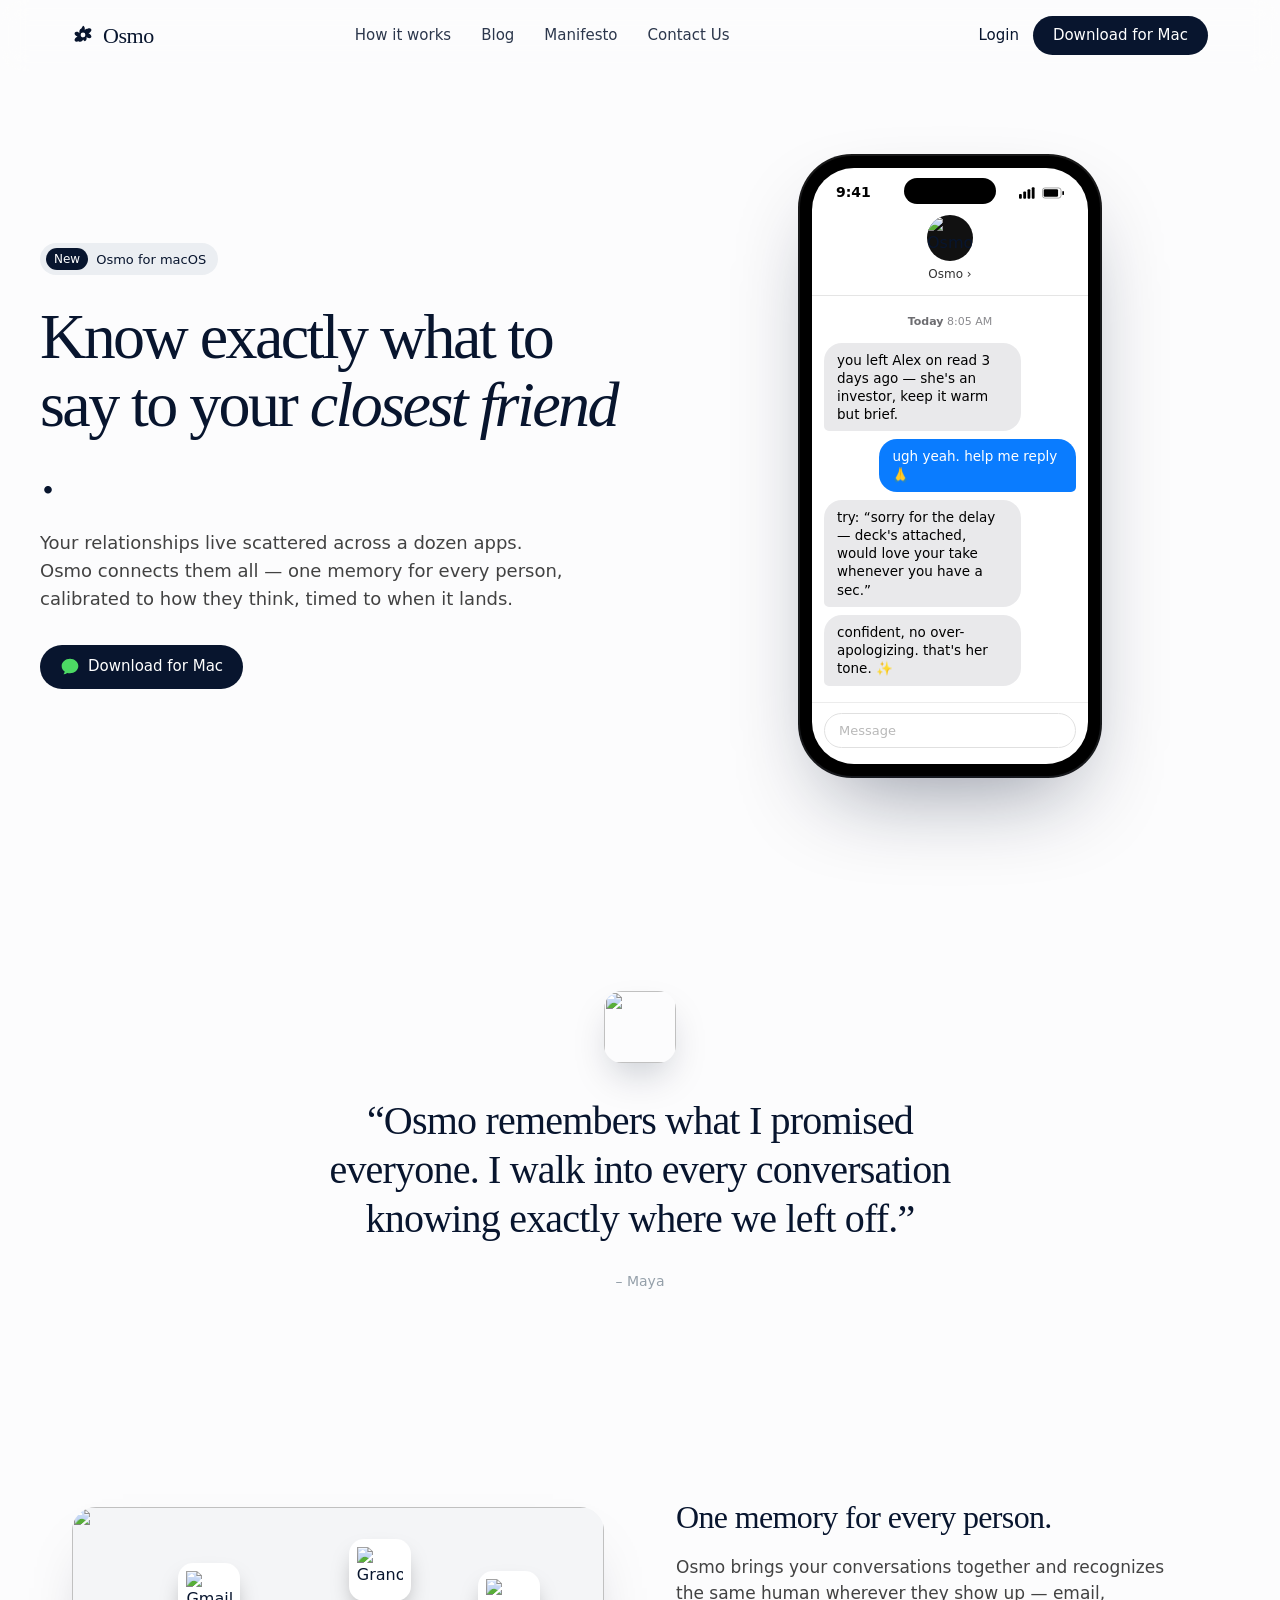
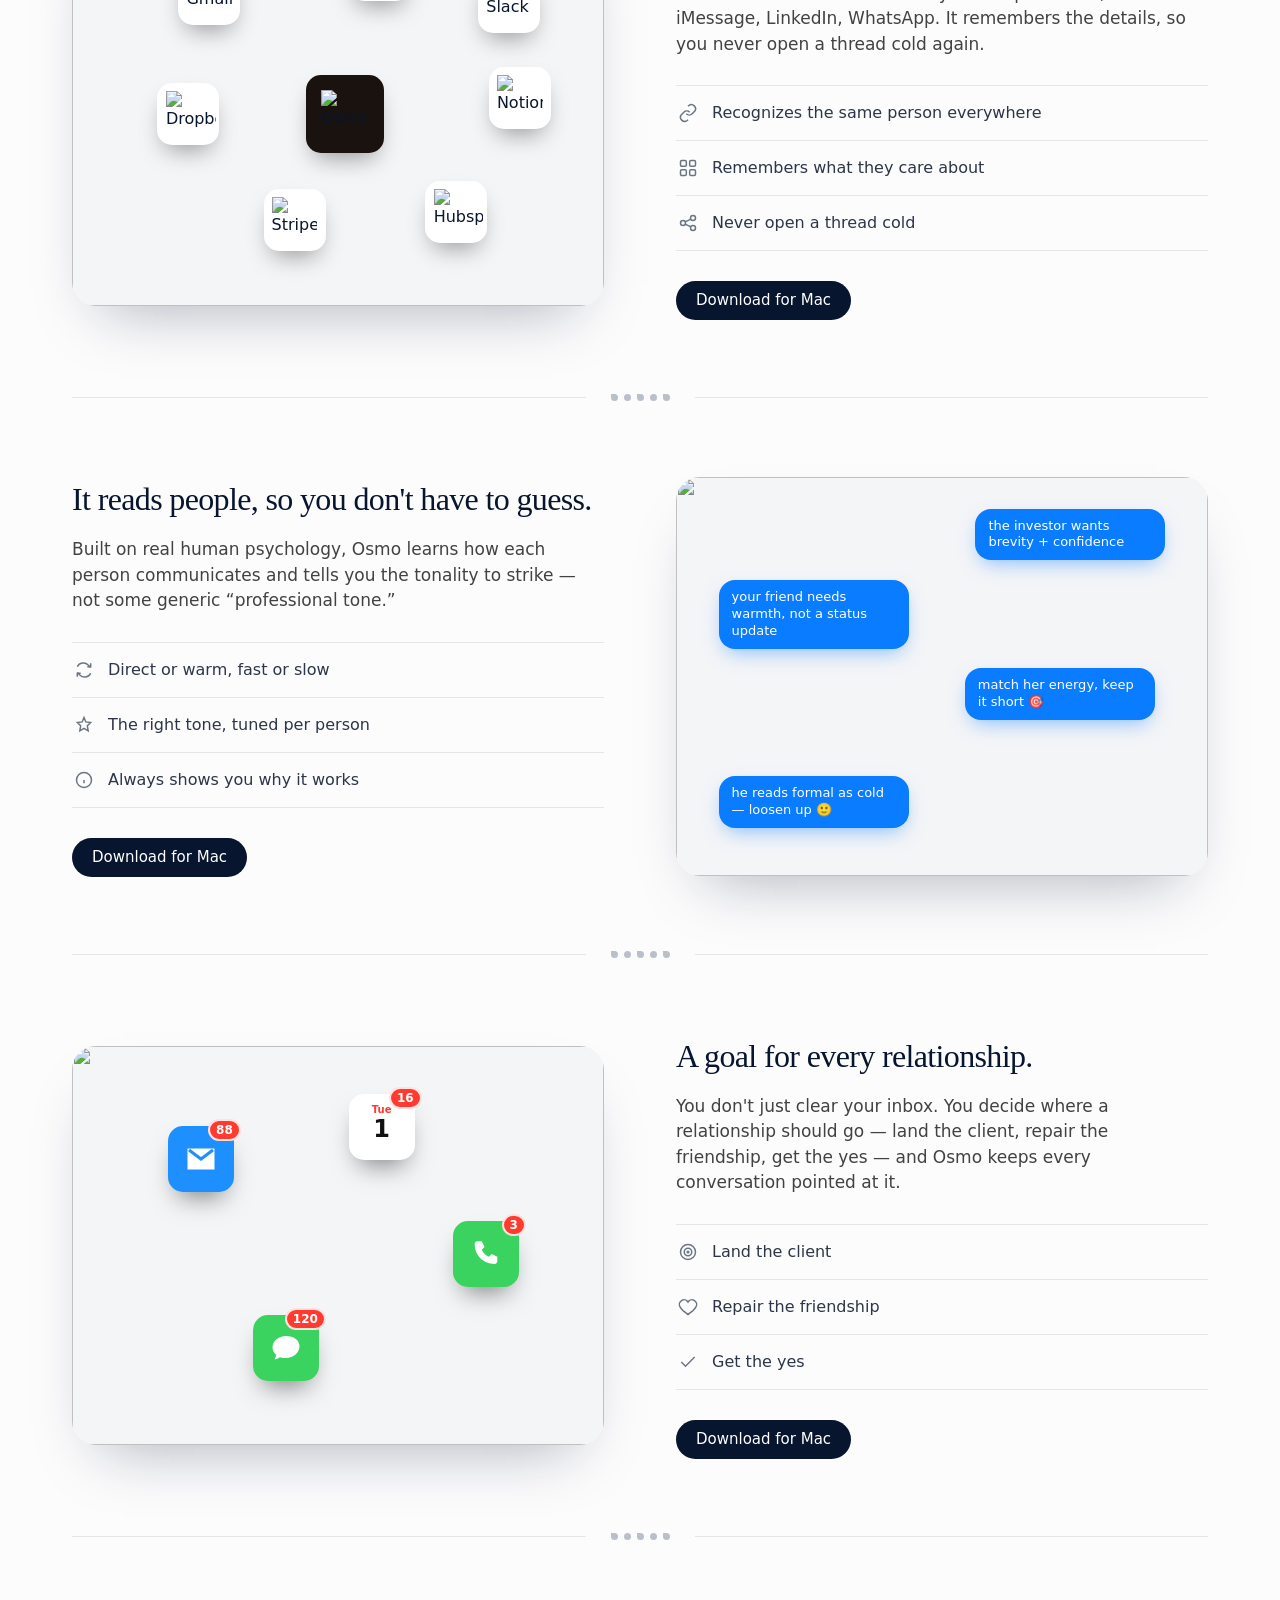
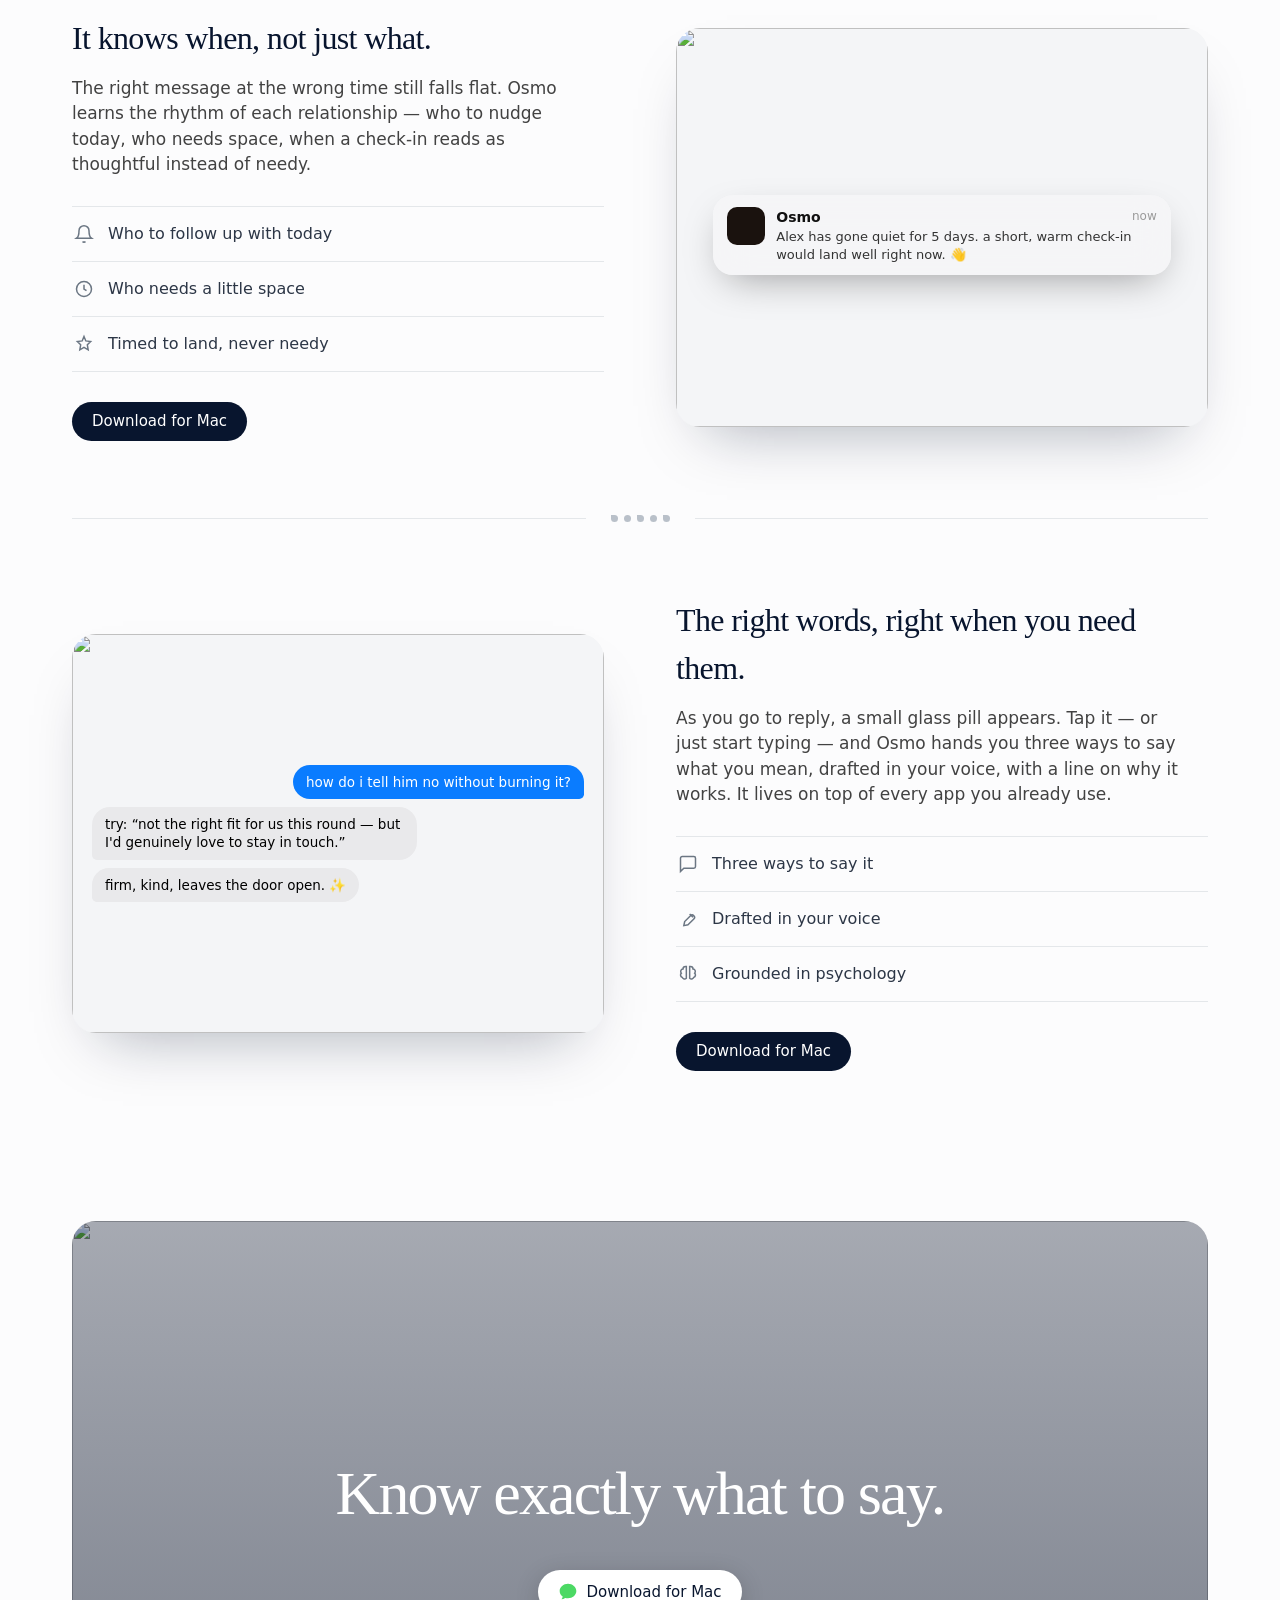
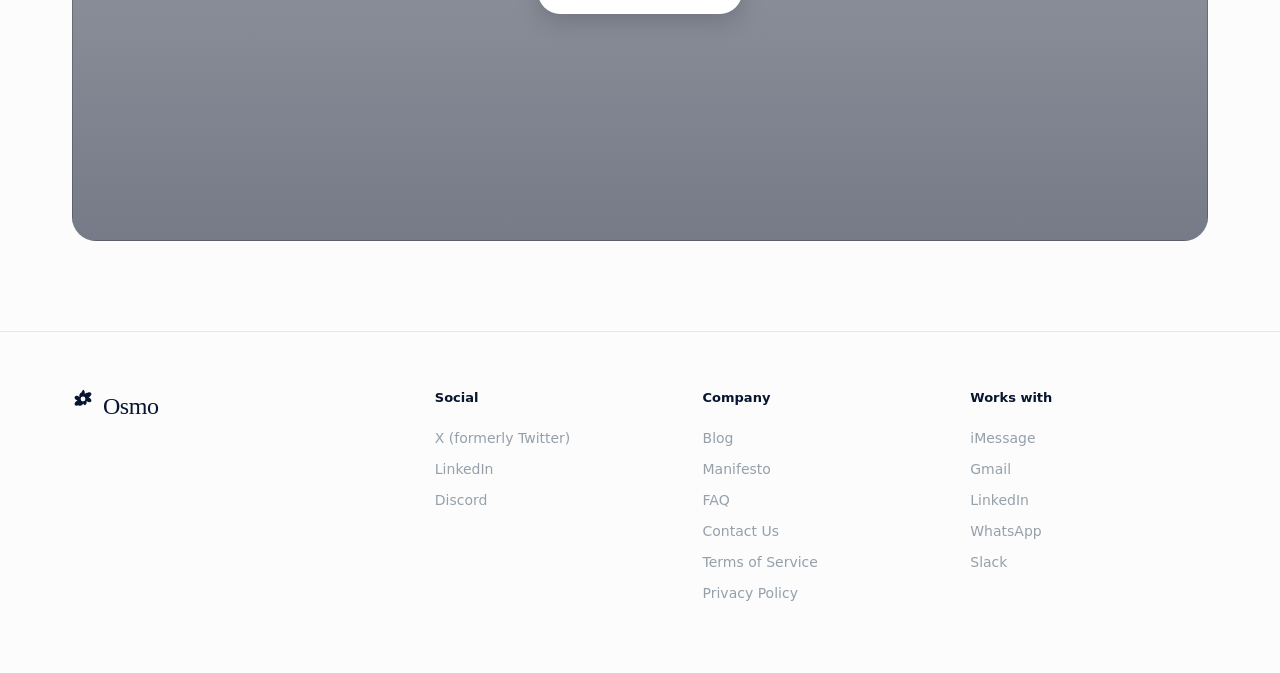
==== index.html @ 96e0aba0 "Osmo landing page Static HTML/CSS/JS marketing site for Osmo — relationship memory, tone calibration" ====
<!doctype html>
<html lang="en">
<head>
  <meta charset="utf-8" />
  <meta name="viewport" content="width=device-width, initial-scale=1" />
  <title>Osmo — know exactly what to say</title>
  <link rel="stylesheet" href="styles.css" />
</head>
<body>

  <!-- ==================== HEADER ==================== -->
  <header class="site-header">
    <div class="wrap header-inner">
      <a class="brand" href="/" aria-label="Osmo home">
        <svg viewBox="0 0 24 24" fill="none" aria-hidden="true">
          <path fill="#08152e" d="M12 2c1.1 0 2 1.5 2 3.4 0 .5-.06 1-.17 1.4A3.7 3.7 0 0 1 17 5.3c1.6-.9 3.4-.6 4 .5.55 1-.2 2.6-1.7 3.7-.4.3-.85.5-1.3.66.45.16.9.36 1.3.66 1.5 1.1 2.25 2.7 1.7 3.7-.6 1.1-2.4 1.4-4 .5a3.7 3.7 0 0 1-1.17-1.1c.11.4.17.9.17 1.4 0 1.9-.9 3.4-2 3.4s-2-1.5-2-3.4c0-.5.06-1 .17-1.4A3.7 3.7 0 0 1 7 18.7c-1.6.9-3.4.6-4-.5-.55-1 .2-2.6 1.7-3.7.4-.3.85-.5 1.3-.66A5 5 0 0 1 4.7 13.2C3.2 12.1 2.45 10.5 3 9.5c.6-1.1 2.4-1.4 4-.5.47.27.86.65 1.17 1.1A5 5 0 0 1 8 8.7C8 6.8 8.9 5.3 10 5.3M12 9.4a2.6 2.6 0 1 0 0 5.2 2.6 2.6 0 0 0 0-5.2Z"/>
        </svg>
        <span>Osmo</span>
      </a>
      <nav class="main-nav">
        <a href="#features">How it works</a>
        <a href="/blog">Blog</a>
        <a href="/manifesto">Manifesto</a>
        <a href="mailto:hello@osmo.ai">Contact Us</a>
      </nav>
      <div class="header-cta">
        <a class="btn btn--ghost" href="#">Login</a>
        <a class="btn btn--dark" href="#">Download for Mac</a>
      </div>
    </div>
  </header>

  <main>
    <!-- ==================== HERO ==================== -->
    <section class="hero">
      <div class="wrap hero-grid">
        <div class="hero-copy">
          <a class="badge" href="#">
            <span class="tag">New</span>
            <span>Osmo for macOS</span>
          </a>
          <h1 class="hero-title">
            Know exactly what to say to your
            <span class="rotator-wrap"><span class="rotator" id="rotator">closest friend</span></span>.
          </h1>
          <p class="hero-sub">Your relationships live scattered across a dozen apps. Osmo connects them all — one memory for every person, calibrated to how they think, timed to when it lands.</p>
          <a class="btn btn--dark" href="#">
            <svg class="imsg-ico" viewBox="0 0 24 24" fill="#4cd964" aria-hidden="true"><path d="M12 2C6.5 2 2 5.9 2 10.7c0 2.7 1.4 5.1 3.6 6.7-.1 1.2-.6 2.4-1.4 3.4 1.6-.2 3.1-.8 4.4-1.7 1.1.3 2.2.5 3.4.5 5.5 0 10-3.9 10-8.7S17.5 2 12 2Z"/></svg>
            Download for Mac
          </a>
        </div>

        <!-- iPhone mockup -->
        <div class="phone-stage">
          <div class="phone">
            <div class="phone-screen">
              <div class="notch"></div>
              <div class="ios-status">
                <span>9:41</span>
                <span class="icons">
                  <svg width="17" height="12" viewBox="0 0 18 12" fill="#000"><rect x="0" y="7" width="3" height="5" rx="1"/><rect x="4.5" y="4.5" width="3" height="7.5" rx="1"/><rect x="9" y="2" width="3" height="10" rx="1"/><rect x="13.5" y="0" width="3" height="12" rx="1"/></svg>
                  <svg width="22" height="12" viewBox="0 0 26 13" fill="#000"><rect x="0.5" y="0.5" width="22" height="12" rx="3" fill="none" stroke="#000" opacity=".4"/><rect x="2" y="2" width="17" height="9" rx="1.5"/><rect x="24" y="4" width="2" height="5" rx="1"/></svg>
                </span>
              </div>
              <div class="chat-header">
                <img class="avatar" src="https://orchid.ai/branded/orchid-icon-3d.png" alt="Osmo" />
                <span class="name">Osmo ›</span>
              </div>
              <div class="chat-body">
                <div class="chat-time"><b>Today</b> 8:05 AM</div>
                <div class="bubble recv">you left Alex on read 3 days ago — she's an investor, keep it warm but brief.</div>
                <div class="bubble sent">ugh yeah. help me reply 🙏</div>
                <div class="bubble recv">try: “sorry for the delay — deck's attached, would love your take whenever you have a sec.”</div>
                <div class="bubble recv">confident, no over-apologizing. that's her tone. ✨</div>
              </div>
              <div class="chat-input">
                <span class="field">Message</span>
              </div>
            </div>
          </div>
        </div>
      </div>
    </section>

    <!-- ==================== TESTIMONIAL ==================== -->
    <section class="testimonial reveal" aria-label="What people say about Osmo">
      <div class="wrap">
        <img class="t-avatar fade-swap" id="t-avatar" src="https://orchid.ai/branded/orchid-icon-3d.png" alt="" />
        <blockquote class="fade-swap" id="t-quote">“Osmo remembers what I promised everyone. I walk into every conversation knowing exactly where we left off.”</blockquote>
        <cite class="fade-swap" id="t-author">– Maya</cite>
      </div>
    </section>

    <!-- ==================== FEATURE STACK ==================== -->
    <section class="features" id="features" aria-label="What Osmo does for you">
      <div class="wrap">

        <!-- Feature 1: One memory for every person -->
        <article class="feature reverse reveal">
          <div class="feature-copy">
            <h3>One memory for every person.</h3>
            <p class="lead">Osmo brings your conversations together and recognizes the same human wherever they show up — email, iMessage, LinkedIn, WhatsApp. It remembers the details, so you never open a thread cold again.</p>
            <div class="feature-list">
              <div class="row"><svg viewBox="0 0 24 24" fill="none" stroke="currentColor" stroke-width="1.8"><path d="M10 13a5 5 0 0 0 7 0l3-3a5 5 0 0 0-7-7l-1 1"/><path d="M14 11a5 5 0 0 0-7 0l-3 3a5 5 0 0 0 7 7l1-1"/></svg>Recognizes the same person everywhere</div>
              <div class="row"><svg viewBox="0 0 24 24" fill="none" stroke="currentColor" stroke-width="1.8"><rect x="3" y="3" width="7" height="7" rx="1.5"/><rect x="14" y="3" width="7" height="7" rx="1.5"/><rect x="3" y="14" width="7" height="7" rx="1.5"/><rect x="14" y="14" width="7" height="7" rx="1.5"/></svg>Remembers what they care about</div>
              <div class="row"><svg viewBox="0 0 24 24" fill="none" stroke="currentColor" stroke-width="1.8"><circle cx="6" cy="12" r="3"/><circle cx="18" cy="6" r="3"/><circle cx="18" cy="18" r="3"/><path d="M8.6 10.6 15.4 7.4M8.6 13.4l6.8 3.2"/></svg>Never open a thread cold</div>
            </div>
            <a class="btn btn--dark" href="#">Download for Mac</a>
          </div>
          <div class="feature-media">
            <div class="media-card">
              <img class="bg" src="https://orchid.ai/branded/aruba.webp" alt="" />
              <div class="app-ico" style="top:14%; left:20%;"><img src="https://orchid.ai/logos/providers/google-calendar.png" alt="Gmail"></div>
              <div class="app-ico" style="top:8%; left:52%;"><img src="https://orchid.ai/logos/providers/granola.png" alt="Granola"></div>
              <div class="app-ico" style="top:16%; right:12%;"><img src="https://orchid.ai/logos/providers/slack.png" alt="Slack"></div>
              <div class="app-ico center" style="top:42%; left:44%;"><img src="https://orchid.ai/branded/orchid-icon-3d.png" alt="Osmo"></div>
              <div class="app-ico" style="top:44%; left:16%;"><img src="https://orchid.ai/logos/providers/dropbox.png" alt="Dropbox"></div>
              <div class="app-ico" style="top:40%; right:10%;"><img src="https://orchid.ai/logos/providers/notion.png" alt="Notion"></div>
              <div class="app-ico" style="bottom:14%; left:36%;"><img src="https://orchid.ai/logos/providers/stripe.png" alt="Stripe"></div>
              <div class="app-ico" style="bottom:16%; right:22%;"><img src="https://orchid.ai/logos/providers/hubspot.png" alt="Hubspot"></div>
            </div>
          </div>
        </article>

        <div class="sep reveal"><span class="dots"><i></i><i></i><i></i><i></i><i></i></span></div>

        <!-- Feature 2: It reads people -->
        <article class="feature reveal">
          <div class="feature-copy">
            <h3>It reads people, so you don't have to guess.</h3>
            <p class="lead">Built on real human psychology, Osmo learns how each person communicates and tells you the tonality to strike — not some generic “professional tone.”</p>
            <div class="feature-list">
              <div class="row"><svg viewBox="0 0 24 24" fill="none" stroke="currentColor" stroke-width="1.8"><path d="M4 8a8 8 0 0 1 13-2l3 3M20 16a8 8 0 0 1-13 2l-3-3"/><path d="M20 4v4h-4M4 20v-4h4"/></svg>Direct or warm, fast or slow</div>
              <div class="row"><svg viewBox="0 0 24 24" fill="none" stroke="currentColor" stroke-width="1.8"><path d="m12 3 2.2 5.3L20 9l-4 4 1 6-5-3-5 3 1-6-4-4 5.8-.7z"/></svg>The right tone, tuned per person</div>
              <div class="row"><svg viewBox="0 0 24 24" fill="none" stroke="currentColor" stroke-width="1.8"><circle cx="12" cy="12" r="9"/><path d="M12 16v-4M12 8h.01"/></svg>Always shows you why it works</div>
            </div>
            <a class="btn btn--dark" href="#">Download for Mac</a>
          </div>
          <div class="feature-media">
            <div class="media-card">
              <img class="bg" src="https://orchid.ai/branded/aruba_party.webp" alt="" />
              <div class="habit-bubble" style="top:8%; right:8%;">the investor wants brevity + confidence</div>
              <div class="habit-bubble" style="top:26%; left:8%;">your friend needs warmth, not a status update</div>
              <div class="habit-bubble" style="top:48%; right:10%;">match her energy, keep it short 🎯</div>
              <div class="habit-bubble" style="bottom:12%; left:8%;">he reads formal as cold — loosen up 🙂</div>
            </div>
          </div>
        </article>

        <div class="sep reveal"><span class="dots"><i></i><i></i><i></i><i></i><i></i></span></div>

        <!-- Feature 3: A goal for every relationship -->
        <article class="feature reverse reveal">
          <div class="feature-copy">
            <h3>A goal for every relationship.</h3>
            <p class="lead">You don't just clear your inbox. You decide where a relationship should go — land the client, repair the friendship, get the yes — and Osmo keeps every conversation pointed at it.</p>
            <div class="feature-list">
              <div class="row"><svg viewBox="0 0 24 24" fill="none" stroke="currentColor" stroke-width="1.8"><circle cx="12" cy="12" r="9"/><circle cx="12" cy="12" r="4.5"/><circle cx="12" cy="12" r="1"/></svg>Land the client</div>
              <div class="row"><svg viewBox="0 0 24 24" fill="none" stroke="currentColor" stroke-width="1.8"><path d="M12 21s-7-4.5-9.5-9A5 5 0 0 1 12 6a5 5 0 0 1 9.5 6c-2.5 4.5-9.5 9-9.5 9z"/></svg>Repair the friendship</div>
              <div class="row"><svg viewBox="0 0 24 24" fill="none" stroke="currentColor" stroke-width="1.8"><path d="M20 6 9 17l-5-5"/></svg>Get the yes</div>
            </div>
            <a class="btn btn--dark" href="#">Download for Mac</a>
          </div>
          <div class="feature-media">
            <div class="media-card">
              <img class="bg" src="https://orchid.ai/branded/aruba.webp" alt="" />
              <div class="notif-ico" style="top:20%; left:18%; background:#1e8fff;"><span class="count">88</span><svg viewBox="0 0 24 24" fill="#fff" style="padding:15px"><path d="M3 5h18v14H3z" fill="#fff"/><path d="m4 6 8 6 8-6" fill="none" stroke="#1e8fff" stroke-width="2"/></svg></div>
              <div class="notif-ico" style="top:12%; left:52%; background:#fff;"><span class="count">16</span><div style="font-size:10px;text-align:center;padding-top:8px;color:#ff3b30;font-weight:600">Tue<div style="font-size:24px;color:#111;line-height:1">1</div></div></div>
              <div class="notif-ico" style="top:44%; right:16%; background:#3ad35f;"><span class="count">3</span><svg viewBox="0 0 24 24" fill="#fff" style="padding:16px"><path d="M6 3a2 2 0 0 0-2 2c0 8 6 14 14 14a2 2 0 0 0 2-2v-3l-4-2-2 2a10 10 0 0 1-5-5l2-2-2-4z"/></svg></div>
              <div class="notif-ico" style="bottom:16%; left:34%; background:#3ad35f;"><span class="count">120</span><svg viewBox="0 0 24 24" fill="#fff" style="padding:15px"><path d="M12 4C7 4 3 7.4 3 11.5c0 2 1 3.9 2.6 5.2-.2.9-.6 1.9-1.3 2.8 1.3-.1 2.6-.6 3.6-1.4 1.2.4 2.6.6 4.1.6 5 0 9-3.4 9-7.8S17 4 12 4z"/></svg></div>
            </div>
          </div>
        </article>

        <div class="sep reveal"><span class="dots"><i></i><i></i><i></i><i></i><i></i></span></div>

        <!-- Feature 4: It knows when, not just what -->
        <article class="feature reveal">
          <div class="feature-copy">
            <h3>It knows when, not just what.</h3>
            <p class="lead">The right message at the wrong time still falls flat. Osmo learns the rhythm of each relationship — who to nudge today, who needs space, when a check-in reads as thoughtful instead of needy.</p>
            <div class="feature-list">
              <div class="row"><svg viewBox="0 0 24 24" fill="none" stroke="currentColor" stroke-width="1.8"><path d="M18 8a6 6 0 0 0-12 0c0 7-3 9-3 9h18s-3-2-3-9M13.7 21a2 2 0 0 1-3.4 0"/></svg>Who to follow up with today</div>
              <div class="row"><svg viewBox="0 0 24 24" fill="none" stroke="currentColor" stroke-width="1.8"><circle cx="12" cy="12" r="9"/><path d="M12 7v5l3 2"/></svg>Who needs a little space</div>
              <div class="row"><svg viewBox="0 0 24 24" fill="none" stroke="currentColor" stroke-width="1.8"><path d="m12 3 2.2 5.3L20 9l-4 4 1 6-5-3-5 3 1-6-4-4 5.8-.7z"/></svg>Timed to land, never needy</div>
            </div>
            <a class="btn btn--dark" href="#">Download for Mac</a>
          </div>
          <div class="feature-media">
            <div class="media-card">
              <img class="bg" src="https://orchid.ai/branded/aruba_party.webp" alt="" />
              <div class="notif-banner">
                <div class="n-ico"><img src="https://orchid.ai/branded/orchid-icon-3d.png" alt=""></div>
                <div>
                  <div class="n-title">Osmo</div>
                  <div class="n-body">Alex has gone quiet for 5 days. a short, warm check-in would land well right now. 👋</div>
                </div>
                <span class="n-now">now</span>
              </div>
            </div>
          </div>
        </article>

        <div class="sep reveal"><span class="dots"><i></i><i></i><i></i><i></i><i></i></span></div>

        <!-- Feature 5: The right words, right when you need them -->
        <article class="feature reverse reveal">
          <div class="feature-copy">
            <h3>The right words, right when you need them.</h3>
            <p class="lead">As you go to reply, a small glass pill appears. Tap it — or just start typing — and Osmo hands you three ways to say what you mean, drafted in your voice, with a line on why it works. It lives on top of every app you already use.</p>
            <div class="feature-list">
              <div class="row"><svg viewBox="0 0 24 24" fill="none" stroke="currentColor" stroke-width="1.8"><path d="M21 15a2 2 0 0 1-2 2H7l-4 4V5a2 2 0 0 1 2-2h14a2 2 0 0 1 2 2z"/></svg>Three ways to say it</div>
              <div class="row"><svg viewBox="0 0 24 24" fill="none" stroke="currentColor" stroke-width="1.8"><path d="M12 19l7-7a2.8 2.8 0 0 0-4-4l-7 7-1 5z"/><path d="M14 6l4 4"/></svg>Drafted in your voice</div>
              <div class="row"><svg viewBox="0 0 24 24" fill="none" stroke="currentColor" stroke-width="1.8"><path d="M9 3a3 3 0 0 0-3 3 3 3 0 0 0-2 5 3 3 0 0 0 1 5 3 3 0 0 0 5 1V3zM15 3a3 3 0 0 1 3 3 3 3 0 0 1 2 5 3 3 0 0 1-1 5 3 3 0 0 1-5 1V3z"/></svg>Grounded in psychology</div>
            </div>
            <a class="btn btn--dark" href="#">Download for Mac</a>
          </div>
          <div class="feature-media">
            <div class="media-card">
              <img class="bg" src="https://orchid.ai/branded/aruba.webp" alt="" />
              <div class="imsg-card">
                <div class="bubble sent" style="align-self:flex-end;">how do i tell him no without burning it?</div>
                <div class="bubble recv" style="align-self:flex-start;">try: “not the right fit for us this round — but I'd genuinely love to stay in touch.”</div>
                <div class="bubble recv" style="align-self:flex-start;">firm, kind, leaves the door open. ✨</div>
              </div>
            </div>
          </div>
        </article>

      </div>
    </section>

    <!-- ==================== CLOSING CTA ==================== -->
    <section class="closing" aria-label="Know exactly what to say.">
      <div class="wrap">
        <div class="closing-card reveal">
          <img class="bg" src="https://orchid.ai/branded/aruba_party.webp" alt="" />
          <div class="overlay"></div>
          <div class="closing-inner">
            <h2>Know exactly what to say.</h2>
            <a class="btn btn--white" href="#">
              <svg class="imsg-ico" viewBox="0 0 24 24" fill="#4cd964" aria-hidden="true"><path d="M12 2C6.5 2 2 5.9 2 10.7c0 2.7 1.4 5.1 3.6 6.7-.1 1.2-.6 2.4-1.4 3.4 1.6-.2 3.1-.8 4.4-1.7 1.1.3 2.2.5 3.4.5 5.5 0 10-3.9 10-8.7S17.5 2 12 2Z"/></svg>
              Download for Mac
            </a>
          </div>
        </div>
      </div>
    </section>
  </main>

  <!-- ==================== FOOTER ==================== -->
  <footer class="site-footer">
    <div class="wrap footer-grid">
      <a class="brand" href="/" aria-label="Osmo home">
        <svg viewBox="0 0 24 24" fill="none" aria-hidden="true">
          <path fill="#08152e" d="M12 2c1.1 0 2 1.5 2 3.4 0 .5-.06 1-.17 1.4A3.7 3.7 0 0 1 17 5.3c1.6-.9 3.4-.6 4 .5.55 1-.2 2.6-1.7 3.7-.4.3-.85.5-1.3.66.45.16.9.36 1.3.66 1.5 1.1 2.25 2.7 1.7 3.7-.6 1.1-2.4 1.4-4 .5a3.7 3.7 0 0 1-1.17-1.1c.11.4.17.9.17 1.4 0 1.9-.9 3.4-2 3.4s-2-1.5-2-3.4c0-.5.06-1 .17-1.4A3.7 3.7 0 0 1 7 18.7c-1.6.9-3.4.6-4-.5-.55-1 .2-2.6 1.7-3.7.4-.3.85-.5 1.3-.66A5 5 0 0 1 4.7 13.2C3.2 12.1 2.45 10.5 3 9.5c.6-1.1 2.4-1.4 4-.5.47.27.86.65 1.17 1.1A5 5 0 0 1 8 8.7C8 6.8 8.9 5.3 10 5.3M12 9.4a2.6 2.6 0 1 0 0 5.2 2.6 2.6 0 0 0 0-5.2Z"/>
        </svg>
        <span>Osmo</span>
      </a>
      <div class="footer-col">
        <h4>Social</h4>
        <a href="#">X (formerly Twitter)</a>
        <a href="#">LinkedIn</a>
        <a href="#">Discord</a>
      </div>
      <div class="footer-col">
        <h4>Company</h4>
        <a href="/blog">Blog</a>
        <a href="/manifesto">Manifesto</a>
        <a href="/faq">FAQ</a>
        <a href="mailto:hello@osmo.ai">Contact Us</a>
        <a href="/legal/terms">Terms of Service</a>
        <a href="/legal/privacy">Privacy Policy</a>
      </div>
      <div class="footer-col">
        <h4>Works with</h4>
        <a href="#">iMessage</a>
        <a href="#">Gmail</a>
        <a href="#">LinkedIn</a>
        <a href="#">WhatsApp</a>
        <a href="#">Slack</a>
      </div>
    </div>
  </footer>

  <script src="script.js"></script>
</body>
</html>
---- styles.css ----
/* ============================================================
   Orchid — visual clone
   Design tokens extracted from orchid.ai (computed styles)
   ============================================================ */

/* ---------- Fonts (served from orchid.ai) ---------- */
@font-face {
  font-family: "Louize";
  src: url("https://orchid.ai/_next/static/media/LouizeTrial_Regular-s.p.0a-9uy4cyb-yd.otf") format("opentype");
  font-weight: 400; font-style: normal; font-display: swap;
}
@font-face {
  font-family: "Louize";
  src: url("https://orchid.ai/_next/static/media/LouizeTrial_Italic-s.p.06_9tgfmj4v0g.otf") format("opentype");
  font-weight: 400; font-style: italic; font-display: swap;
}
@font-face {
  font-family: "Louize";
  src: url("https://orchid.ai/_next/static/media/LouizeTrial_Medium-s.p.03xvts30_xtjo.otf") format("opentype");
  font-weight: 500; font-style: normal; font-display: swap;
}
@font-face {
  font-family: "Louize";
  src: url("https://orchid.ai/_next/static/media/LouizeTrial_MediumItalic-s.p.0l-4mlb6a6qjx.otf") format("opentype");
  font-weight: 500; font-style: italic; font-display: swap;
}
@font-face {
  font-family: "Lausanne";
  src: url("https://orchid.ai/_next/static/media/TWKLausanne_400-s.p.0je.tfsjvtz9u.woff2") format("woff2");
  font-weight: 400; font-style: normal; font-display: swap;
}
@font-face {
  font-family: "Lausanne";
  src: url("https://orchid.ai/_next/static/media/TWKLausanne_500-s.p.0gjsulcx34iya.woff2") format("woff2");
  font-weight: 500; font-style: normal; font-display: swap;
}

/* ---------- Design tokens ---------- */
:root {
  --paper: #fcfcfd;
  --background: #fcfcfd;
  --ink: #08152e;
  --foreground: #08152e;
  --muted-foreground: #95a0aa;
  --content-text: #424242;
  --content-text-muted: #848484;
  --content-divider: #e4e7ea;
  --card: #f5f6f8;
  --surface-2: #f4f5f7;
  --chip-bg: #ebeef2;
  --glass-border: #08152e1a;
  --white: #fff;
  --imessage-blue: #0a7cff;
  --imessage-gray: #e9e9eb;

  --font-serif: "Louize", Georgia, "Times New Roman", serif;
  --font-sans: "Lausanne", system-ui, -apple-system, "Segoe UI", sans-serif;

  --radius-lg: 0.5rem;
  --radius-xl: 0.75rem;
  --radius-2xl: 1rem;
  --radius-3xl: 1.5rem;

  --maxw: 1200px;
  --ease-out: cubic-bezier(0, 0, 0.2, 1);
}

/* ---------- Reset ---------- */
*, *::before, *::after { box-sizing: border-box; margin: 0; padding: 0; }
html { scroll-behavior: smooth; -webkit-font-smoothing: antialiased; text-rendering: optimizeLegibility; }
body {
  font-family: var(--font-sans);
  background: var(--background);
  color: var(--ink);
  font-size: 16px;
  line-height: 1.5;
  overflow-x: hidden;
}
a { color: inherit; text-decoration: none; }
img { max-width: 100%; display: block; }
button { font-family: inherit; cursor: pointer; border: none; background: none; }

.wrap { width: 100%; max-width: var(--maxw); margin: 0 auto; padding: 0 32px; }

/* ---------- Buttons ---------- */
.btn {
  display: inline-flex; align-items: center; gap: 8px;
  font-size: 15px; font-weight: 500; line-height: 1;
  padding: 12px 20px; border-radius: 999px;
  transition: transform 0.15s var(--ease-out), opacity 0.15s var(--ease-out), background 0.15s;
}
.btn:hover { transform: translateY(-1px); }
.btn--dark { background: var(--ink); color: var(--white); }
.btn--dark:hover { opacity: 0.9; }
.btn--white { background: var(--white); color: var(--ink); box-shadow: 0 6px 24px rgba(0,0,0,0.18); }
.btn--ghost { color: var(--ink); padding: 10px 8px; }
.btn .imsg-ico { width: 20px; height: 20px; border-radius: 6px; }

/* ============================================================
   HEADER
   ============================================================ */
.site-header {
  position: sticky; top: 0; z-index: 50;
  background: rgba(252,252,253,0.72);
  backdrop-filter: blur(12px);
  -webkit-backdrop-filter: blur(12px);
  border-bottom: 1px solid transparent;
}
.header-inner { display: flex; align-items: center; justify-content: space-between; height: 70px; }
.brand { display: inline-flex; align-items: center; gap: 9px; font-family: var(--font-serif); font-weight: 500; font-size: 22px; letter-spacing: -0.02em; }
.brand svg { width: 22px; height: 22px; }
.main-nav { display: flex; gap: 30px; margin-left: -40px; }
.main-nav a { font-size: 15px; color: var(--ink); opacity: 0.85; transition: opacity 0.15s; }
.main-nav a:hover { opacity: 1; }
.header-cta { display: flex; align-items: center; gap: 6px; }

/* ============================================================
   HERO
   ============================================================ */
.hero { position: relative; }
.hero-grid {
  display: grid; grid-template-columns: 1fr 1fr; align-items: center; gap: 40px;
  min-height: calc(100vh - 70px); padding: 40px 0 80px;
}
.badge {
  display: inline-flex; align-items: center; gap: 8px;
  background: var(--chip-bg); border-radius: 999px; padding: 5px 12px 5px 6px;
  font-size: 13px; color: var(--ink); margin-bottom: 28px;
  transition: background 0.15s;
}
.badge:hover { background: #e2e6eb; }
.badge .tag { background: var(--ink); color: var(--white); border-radius: 999px; padding: 2px 8px; font-size: 12px; font-weight: 500; }
h1.hero-title {
  font-family: var(--font-serif); font-weight: 500;
  font-size: 64px; line-height: 1.05; letter-spacing: -0.04em; color: var(--ink);
  margin-bottom: 24px;
}
h1.hero-title .rotator { font-style: italic; color: var(--ink); }
.rotator-wrap { display: inline-block; position: relative; }
.hero-sub {
  font-size: 18px; color: var(--content-text); max-width: 30em; line-height: 1.55; margin-bottom: 32px;
}

/* iPhone mockup */
.phone-stage { display: flex; justify-content: center; align-items: center; position: relative; }
.phone {
  position: relative; width: 300px; aspect-ratio: 300 / 620;
  background: #000; border-radius: 52px; padding: 12px;
  box-shadow: 0 40px 90px -30px rgba(8,21,46,0.45), 0 0 0 2px #1a1a1a;
}
.phone-screen {
  width: 100%; height: 100%; background: var(--white); border-radius: 42px; overflow: hidden;
  display: flex; flex-direction: column; position: relative;
}
.notch { position: absolute; top: 10px; left: 50%; transform: translateX(-50%); width: 92px; height: 26px; background: #000; border-radius: 999px; z-index: 5; }
.ios-status { display: flex; justify-content: space-between; align-items: center; padding: 14px 24px 6px; font-size: 14px; font-weight: 600; color: #000; }
.ios-status .icons { display: flex; gap: 6px; }
.chat-header {
  display: flex; flex-direction: column; align-items: center; gap: 4px;
  padding: 6px 12px 12px; border-bottom: 0.5px solid #e5e5e5;
}
.chat-header .avatar { width: 46px; height: 46px; border-radius: 999px; background: #111; object-fit: cover; }
.chat-header .name { font-size: 12px; color: #333; }
.chat-body { flex: 1; padding: 14px 12px; display: flex; flex-direction: column; gap: 8px; overflow: hidden; background: var(--white); }
.chat-time { text-align: center; font-size: 11px; color: #8a8a8e; margin: 4px 0; }
.chat-time b { color: #6c6c70; font-weight: 600; }
.bubble { max-width: 78%; padding: 8px 13px; font-size: 13.5px; line-height: 1.35; border-radius: 18px; }
.bubble.sent { align-self: flex-end; background: var(--imessage-blue); color: #fff; border-bottom-right-radius: 5px; }
.bubble.recv { align-self: flex-start; background: var(--imessage-gray); color: #000; border-bottom-left-radius: 5px; }
.bubble img { border-radius: 12px; margin-top: 2px; }
.chat-input { display: flex; align-items: center; gap: 8px; padding: 10px 12px 16px; border-top: 0.5px solid #ececec; }
.chat-input .field { flex: 1; border: 1px solid #e0e0e0; border-radius: 999px; padding: 7px 14px; font-size: 13px; color: #b9b9b9; }

/* decorative sparkles */
.sparkle { position: absolute; opacity: 0.5; }

/* ============================================================
   TESTIMONIAL
   ============================================================ */
.testimonial { padding: 90px 0; text-align: center; }
.testimonial .t-avatar {
  width: 72px; height: 72px; border-radius: 18px; margin: 0 auto 34px; object-fit: cover;
  box-shadow: 0 18px 40px -12px rgba(8,21,46,0.28);
}
.testimonial blockquote {
  font-family: var(--font-serif); font-weight: 400;
  font-size: 40px; line-height: 1.22; letter-spacing: -0.02em; color: var(--ink);
  max-width: 16em; margin: 0 auto 26px;
}
.testimonial cite { font-style: normal; font-size: 14px; color: var(--muted-foreground); }
.fade-swap { transition: opacity 0.5s var(--ease-out); }

/* ============================================================
   FEATURE STACK
   ============================================================ */
.features { padding: 40px 0; }
.feature {
  display: grid; grid-template-columns: 1fr 1fr; align-items: center; gap: 72px;
  padding: 70px 0;
}
.feature.reverse .feature-media { order: -1; }
.feature-copy h3 {
  font-family: var(--font-serif); font-weight: 500; font-size: 32px; letter-spacing: -0.02em; color: var(--ink); margin-bottom: 14px;
}
.feature-copy .lead { font-size: 17px; color: var(--content-text); line-height: 1.5; max-width: 30em; margin-bottom: 28px; }
.feature-list { margin-bottom: 30px; }
.feature-list .row {
  display: flex; align-items: center; gap: 14px;
  padding: 15px 2px; border-top: 1px solid var(--content-divider); font-size: 16px; color: #2c3646;
}
.feature-list .row:last-child { border-bottom: 1px solid var(--content-divider); }
.feature-list .row svg { width: 20px; height: 20px; flex: none; color: #6b7683; }

/* media cards */
.media-card {
  position: relative; border-radius: var(--radius-3xl); overflow: hidden;
  aspect-ratio: 4 / 3; background: var(--surface-2);
  box-shadow: 0 30px 60px -30px rgba(8,21,46,0.35);
}
.media-card > img.bg { position: absolute; inset: 0; width: 100%; height: 100%; object-fit: cover; }

/* floating app icons over photo */
.app-ico {
  position: absolute; width: 62px; height: 62px; border-radius: 15px;
  background: #fff; display: grid; place-items: center;
  box-shadow: 0 12px 24px -8px rgba(0,0,0,0.4);
}
.app-ico img { width: 74%; height: 74%; object-fit: contain; }
.app-ico.center { width: 78px; height: 78px; background: #1a120e; }
.app-ico.center img { width: 62%; height: 62%; }

/* habit chips (blue imessage on photo) */
.habit-bubble {
  position: absolute; background: var(--imessage-blue); color: #fff;
  font-size: 13px; line-height: 1.3; padding: 9px 13px; border-radius: 16px; max-width: 190px;
  box-shadow: 0 8px 20px -6px rgba(10,124,255,0.5);
}

/* notification badge icons */
.notif-ico { position: absolute; width: 66px; height: 66px; border-radius: 15px; box-shadow: 0 14px 26px -10px rgba(0,0,0,0.5); }
.notif-ico .count {
  position: absolute; top: -7px; right: -7px; min-width: 22px; height: 22px; padding: 0 6px;
  background: #ff3b30; color: #fff; font-size: 12px; font-weight: 600; border-radius: 999px;
  display: grid; place-items: center; border: 2px solid rgba(255,255,255,0.85);
}

/* iOS notification banner */
.notif-banner {
  position: absolute; left: 7%; right: 7%; top: 42%;
  background: rgba(245,245,247,0.72); backdrop-filter: blur(18px); -webkit-backdrop-filter: blur(18px);
  border-radius: 20px; padding: 12px 14px; display: flex; gap: 11px; align-items: flex-start;
  box-shadow: 0 14px 40px -14px rgba(0,0,0,0.4);
}
.notif-banner .n-ico { width: 38px; height: 38px; border-radius: 10px; background: #1a120e; display: grid; place-items: center; flex: none; }
.notif-banner .n-ico img { width: 66%; }
.notif-banner .n-title { font-size: 14px; font-weight: 600; color: #111; }
.notif-banner .n-body { font-size: 13px; color: #333; line-height: 1.32; }
.notif-banner .n-now { position: absolute; top: 12px; right: 14px; font-size: 12px; color: #9a9a9a; }

/* imessage card (second brain) */
.imsg-card { position: absolute; inset: 0; padding: 20px; display: flex; flex-direction: column; gap: 8px; justify-content: center; }
.imsg-card .bubble { max-width: 66%; }
.imsg-card .bubble img { width: 150px; border-radius: 12px; }

/* dotted section separator */
.sep { display: flex; align-items: center; justify-content: center; gap: 7px; padding: 4px 0; }
.sep::before, .sep::after { content: ""; height: 1px; flex: 1; background: var(--content-divider); }
.sep .dots { display: flex; gap: 6px; padding: 0 18px; }
.sep .dots i { width: 7px; height: 7px; border-radius: 999px; background: #b9c0c9; display: block; }
.sep .dots i:nth-child(odd) { border-radius: 0 999px 999px 999px; }

/* ============================================================
   CLOSING CTA
   ============================================================ */
.closing { padding: 40px 0 90px; }
.closing-card {
  position: relative; border-radius: var(--radius-3xl); overflow: hidden;
  min-height: 620px; display: grid; place-items: center; text-align: center;
}
.closing-card .bg { position: absolute; inset: 0; width: 100%; height: 100%; object-fit: cover; }
.closing-card .overlay { position: absolute; inset: 0; background: linear-gradient(180deg, rgba(6,16,38,0.35), rgba(6,16,38,0.55)); }
.closing-inner { position: relative; z-index: 2; }
.closing-inner h2 {
  font-family: var(--font-serif); font-weight: 500; color: #fff;
  font-size: 62px; letter-spacing: -0.03em; margin-bottom: 30px;
}

/* ============================================================
   FOOTER
   ============================================================ */
.site-footer { border-top: 1px solid var(--content-divider); padding: 56px 0 64px; }
.footer-grid { display: grid; grid-template-columns: 1.4fr 1fr 1fr 1fr; gap: 30px; }
.footer-grid .brand { font-size: 24px; align-items: flex-start; }
.footer-col h4 { font-size: 13px; font-weight: 600; color: var(--ink); margin-bottom: 16px; }
.footer-col a { display: block; font-size: 14px; color: var(--muted-foreground); padding: 5px 0; transition: color 0.15s; }
.footer-col a:hover { color: var(--ink); }

/* ============================================================
   SCROLL REVEAL
   ============================================================ */
.reveal { opacity: 0; transform: translateY(28px); transition: opacity 0.7s var(--ease-out), transform 0.7s var(--ease-out); }
.reveal.in { opacity: 1; transform: none; }

/* ============================================================
   RESPONSIVE
   ============================================================ */
@media (max-width: 900px) {
  .wrap { padding: 0 20px; }
  .main-nav { display: none; }
  .hero-grid { grid-template-columns: 1fr; text-align: center; min-height: auto; padding: 24px 0 60px; gap: 48px; }
  .hero-sub { margin-left: auto; margin-right: auto; }
  .badge { margin-left: auto; margin-right: auto; }
  h1.hero-title { font-size: 46px; }
  .feature { grid-template-columns: 1fr; gap: 36px; padding: 48px 0; }
  .feature.reverse .feature-media { order: 0; }
  .feature-media { order: -1; }
  .testimonial blockquote { font-size: 28px; }
  .closing-inner h2 { font-size: 40px; }
  .footer-grid { grid-template-columns: 1fr 1fr; }
}
@media (max-width: 560px) {
  h1.hero-title { font-size: 38px; }
  .closing-inner h2 { font-size: 32px; }
  .footer-grid { grid-template-columns: 1fr; }
}
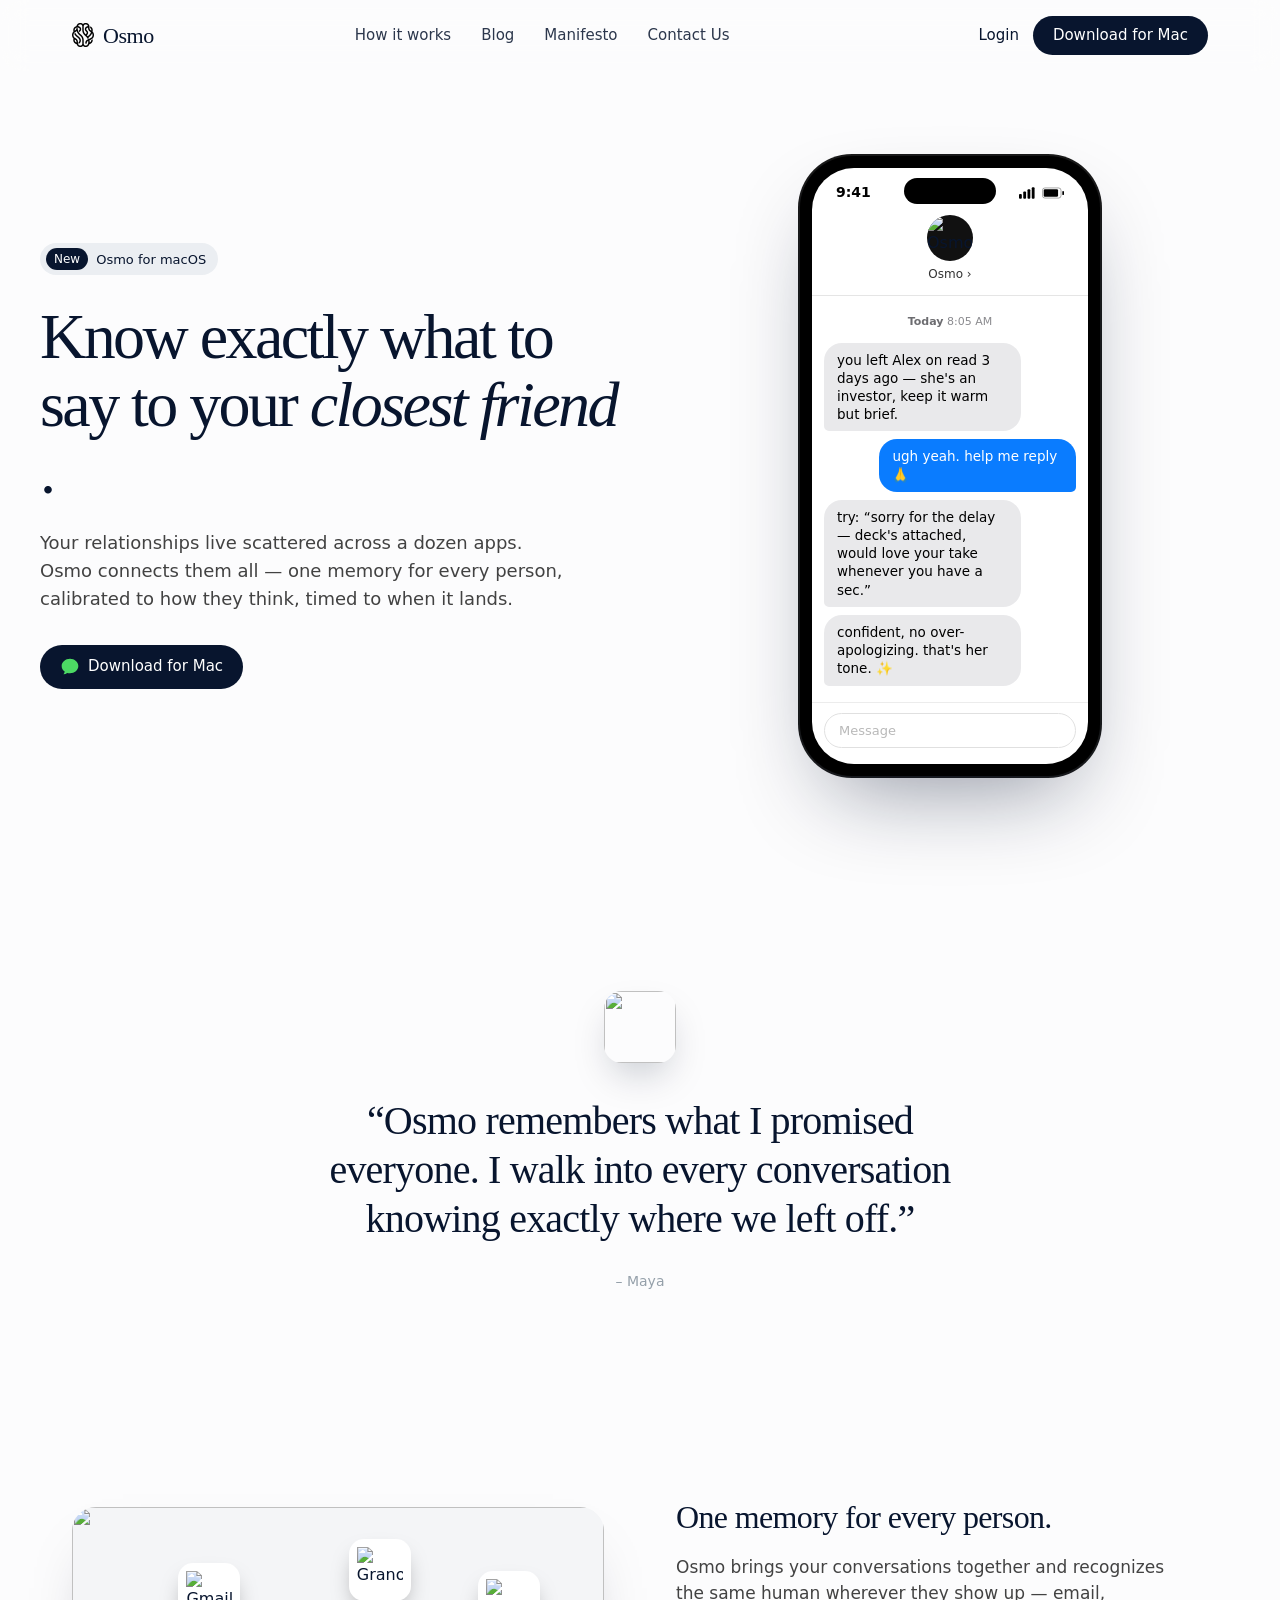
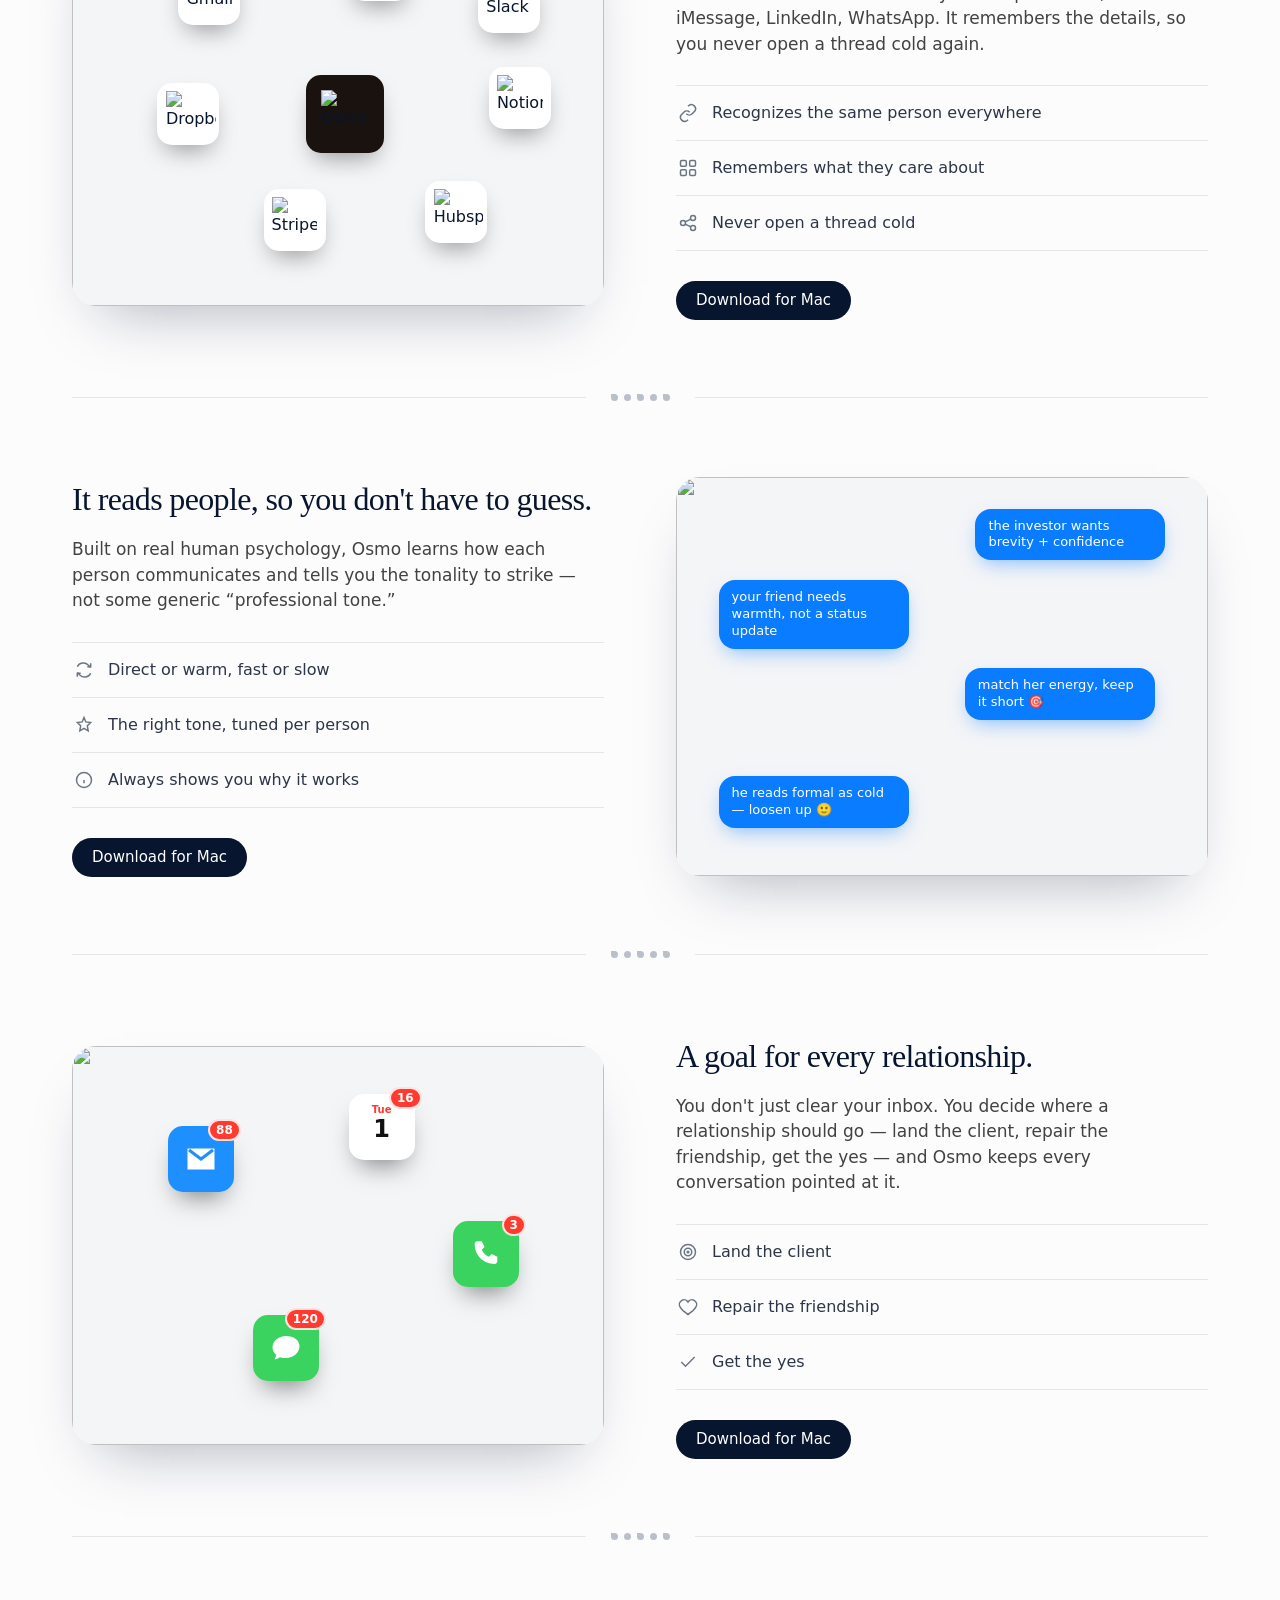
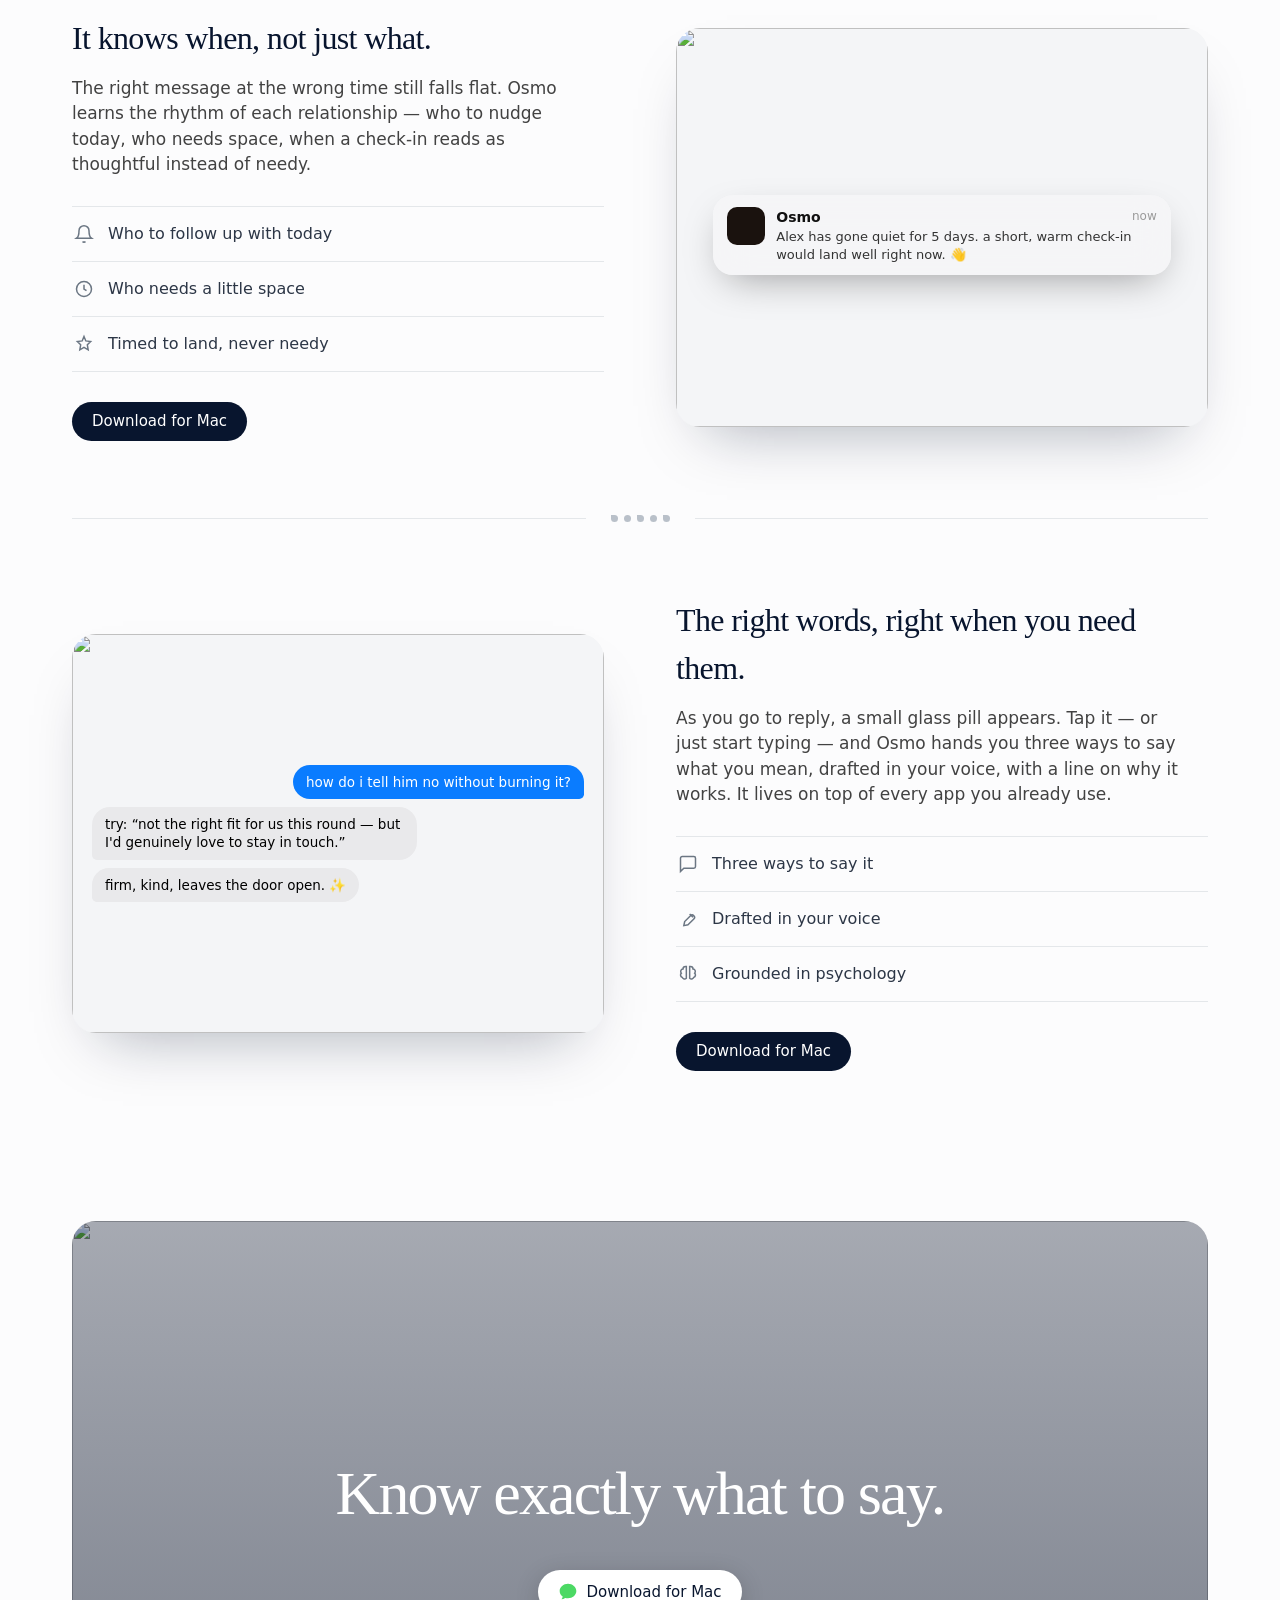
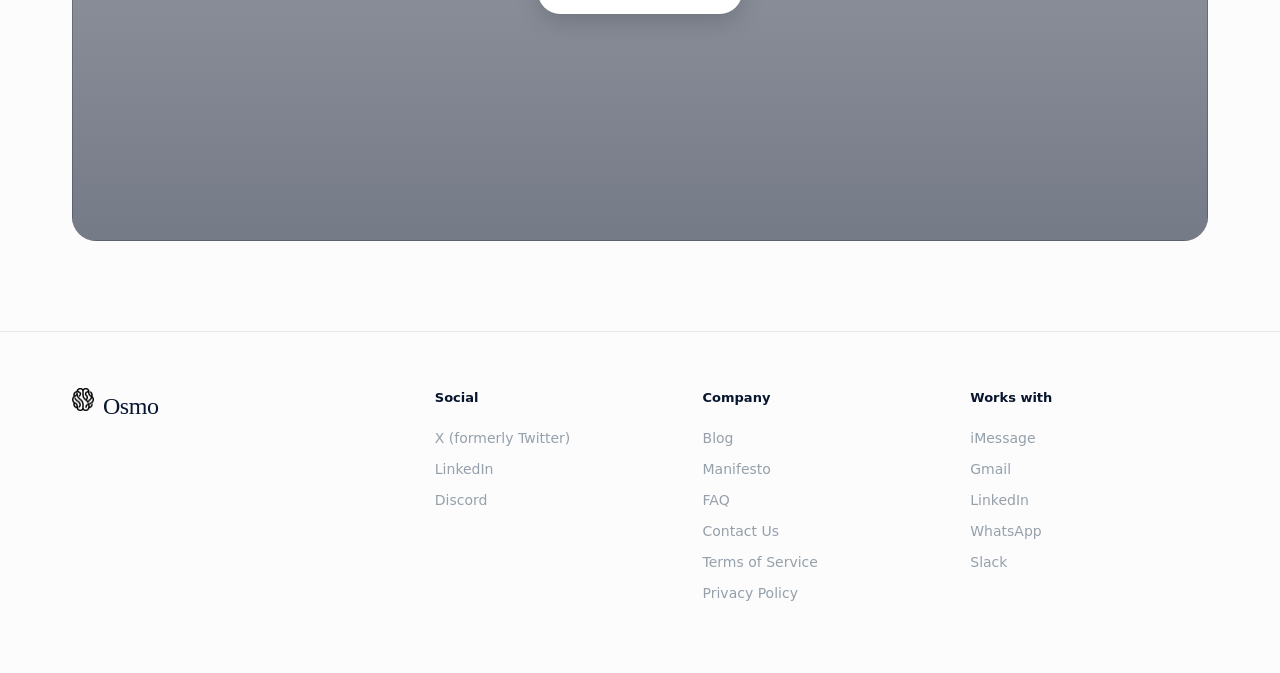
==== commit 4765cac7: "Replace logo with an abstract brain mark; wire Download + Login - New abstract brain logomark (gener" ====
--- a/index.html
+++ b/index.html
@@ -12,9 +12,7 @@
   <header class="site-header">
     <div class="wrap header-inner">
       <a class="brand" href="/" aria-label="Osmo home">
-        <svg viewBox="0 0 24 24" fill="none" aria-hidden="true">
-          <path fill="#08152e" d="M12 2c1.1 0 2 1.5 2 3.4 0 .5-.06 1-.17 1.4A3.7 3.7 0 0 1 17 5.3c1.6-.9 3.4-.6 4 .5.55 1-.2 2.6-1.7 3.7-.4.3-.85.5-1.3.66.45.16.9.36 1.3.66 1.5 1.1 2.25 2.7 1.7 3.7-.6 1.1-2.4 1.4-4 .5a3.7 3.7 0 0 1-1.17-1.1c.11.4.17.9.17 1.4 0 1.9-.9 3.4-2 3.4s-2-1.5-2-3.4c0-.5.06-1 .17-1.4A3.7 3.7 0 0 1 7 18.7c-1.6.9-3.4.6-4-.5-.55-1 .2-2.6 1.7-3.7.4-.3.85-.5 1.3-.66A5 5 0 0 1 4.7 13.2C3.2 12.1 2.45 10.5 3 9.5c.6-1.1 2.4-1.4 4-.5.47.27.86.65 1.17 1.1A5 5 0 0 1 8 8.7C8 6.8 8.9 5.3 10 5.3M12 9.4a2.6 2.6 0 1 0 0 5.2 2.6 2.6 0 0 0 0-5.2Z"/>
-        </svg>
+        <img class="brand-mark" src="assets/logo-brain.png" alt="" />
         <span>Osmo</span>
       </a>
       <nav class="main-nav">
@@ -24,8 +22,8 @@
         <a href="mailto:hello@osmo.ai">Contact Us</a>
       </nav>
       <div class="header-cta">
-        <a class="btn btn--ghost" href="#">Login</a>
-        <a class="btn btn--dark" href="#">Download for Mac</a>
+        <a class="btn btn--ghost" href="https://app.leftonread.in/login">Login</a>
+        <a class="btn btn--dark" href="https://github.com/princecharming001/leftonread/releases/download/v0.2.0-beta/Osmo-0.2.0-beta.zip">Download for Mac</a>
       </div>
     </div>
   </header>
@@ -44,7 +42,7 @@
             <span class="rotator-wrap"><span class="rotator" id="rotator">closest friend</span></span>.
           </h1>
           <p class="hero-sub">Your relationships live scattered across a dozen apps. Osmo connects them all — one memory for every person, calibrated to how they think, timed to when it lands.</p>
-          <a class="btn btn--dark" href="#">
+          <a class="btn btn--dark" href="https://github.com/princecharming001/leftonread/releases/download/v0.2.0-beta/Osmo-0.2.0-beta.zip">
             <svg class="imsg-ico" viewBox="0 0 24 24" fill="#4cd964" aria-hidden="true"><path d="M12 2C6.5 2 2 5.9 2 10.7c0 2.7 1.4 5.1 3.6 6.7-.1 1.2-.6 2.4-1.4 3.4 1.6-.2 3.1-.8 4.4-1.7 1.1.3 2.2.5 3.4.5 5.5 0 10-3.9 10-8.7S17.5 2 12 2Z"/></svg>
             Download for Mac
           </a>
@@ -105,7 +103,7 @@
               <div class="row"><svg viewBox="0 0 24 24" fill="none" stroke="currentColor" stroke-width="1.8"><rect x="3" y="3" width="7" height="7" rx="1.5"/><rect x="14" y="3" width="7" height="7" rx="1.5"/><rect x="3" y="14" width="7" height="7" rx="1.5"/><rect x="14" y="14" width="7" height="7" rx="1.5"/></svg>Remembers what they care about</div>
               <div class="row"><svg viewBox="0 0 24 24" fill="none" stroke="currentColor" stroke-width="1.8"><circle cx="6" cy="12" r="3"/><circle cx="18" cy="6" r="3"/><circle cx="18" cy="18" r="3"/><path d="M8.6 10.6 15.4 7.4M8.6 13.4l6.8 3.2"/></svg>Never open a thread cold</div>
             </div>
-            <a class="btn btn--dark" href="#">Download for Mac</a>
+            <a class="btn btn--dark" href="https://github.com/princecharming001/leftonread/releases/download/v0.2.0-beta/Osmo-0.2.0-beta.zip">Download for Mac</a>
           </div>
           <div class="feature-media">
             <div class="media-card">
@@ -134,7 +132,7 @@
               <div class="row"><svg viewBox="0 0 24 24" fill="none" stroke="currentColor" stroke-width="1.8"><path d="m12 3 2.2 5.3L20 9l-4 4 1 6-5-3-5 3 1-6-4-4 5.8-.7z"/></svg>The right tone, tuned per person</div>
               <div class="row"><svg viewBox="0 0 24 24" fill="none" stroke="currentColor" stroke-width="1.8"><circle cx="12" cy="12" r="9"/><path d="M12 16v-4M12 8h.01"/></svg>Always shows you why it works</div>
             </div>
-            <a class="btn btn--dark" href="#">Download for Mac</a>
+            <a class="btn btn--dark" href="https://github.com/princecharming001/leftonread/releases/download/v0.2.0-beta/Osmo-0.2.0-beta.zip">Download for Mac</a>
           </div>
           <div class="feature-media">
             <div class="media-card">
@@ -159,7 +157,7 @@
               <div class="row"><svg viewBox="0 0 24 24" fill="none" stroke="currentColor" stroke-width="1.8"><path d="M12 21s-7-4.5-9.5-9A5 5 0 0 1 12 6a5 5 0 0 1 9.5 6c-2.5 4.5-9.5 9-9.5 9z"/></svg>Repair the friendship</div>
               <div class="row"><svg viewBox="0 0 24 24" fill="none" stroke="currentColor" stroke-width="1.8"><path d="M20 6 9 17l-5-5"/></svg>Get the yes</div>
             </div>
-            <a class="btn btn--dark" href="#">Download for Mac</a>
+            <a class="btn btn--dark" href="https://github.com/princecharming001/leftonread/releases/download/v0.2.0-beta/Osmo-0.2.0-beta.zip">Download for Mac</a>
           </div>
           <div class="feature-media">
             <div class="media-card">
@@ -184,7 +182,7 @@
               <div class="row"><svg viewBox="0 0 24 24" fill="none" stroke="currentColor" stroke-width="1.8"><circle cx="12" cy="12" r="9"/><path d="M12 7v5l3 2"/></svg>Who needs a little space</div>
               <div class="row"><svg viewBox="0 0 24 24" fill="none" stroke="currentColor" stroke-width="1.8"><path d="m12 3 2.2 5.3L20 9l-4 4 1 6-5-3-5 3 1-6-4-4 5.8-.7z"/></svg>Timed to land, never needy</div>
             </div>
-            <a class="btn btn--dark" href="#">Download for Mac</a>
+            <a class="btn btn--dark" href="https://github.com/princecharming001/leftonread/releases/download/v0.2.0-beta/Osmo-0.2.0-beta.zip">Download for Mac</a>
           </div>
           <div class="feature-media">
             <div class="media-card">
@@ -213,7 +211,7 @@
               <div class="row"><svg viewBox="0 0 24 24" fill="none" stroke="currentColor" stroke-width="1.8"><path d="M12 19l7-7a2.8 2.8 0 0 0-4-4l-7 7-1 5z"/><path d="M14 6l4 4"/></svg>Drafted in your voice</div>
               <div class="row"><svg viewBox="0 0 24 24" fill="none" stroke="currentColor" stroke-width="1.8"><path d="M9 3a3 3 0 0 0-3 3 3 3 0 0 0-2 5 3 3 0 0 0 1 5 3 3 0 0 0 5 1V3zM15 3a3 3 0 0 1 3 3 3 3 0 0 1 2 5 3 3 0 0 1-1 5 3 3 0 0 1-5 1V3z"/></svg>Grounded in psychology</div>
             </div>
-            <a class="btn btn--dark" href="#">Download for Mac</a>
+            <a class="btn btn--dark" href="https://github.com/princecharming001/leftonread/releases/download/v0.2.0-beta/Osmo-0.2.0-beta.zip">Download for Mac</a>
           </div>
           <div class="feature-media">
             <div class="media-card">
@@ -238,7 +236,7 @@
           <div class="overlay"></div>
           <div class="closing-inner">
             <h2>Know exactly what to say.</h2>
-            <a class="btn btn--white" href="#">
+            <a class="btn btn--white" href="https://github.com/princecharming001/leftonread/releases/download/v0.2.0-beta/Osmo-0.2.0-beta.zip">
               <svg class="imsg-ico" viewBox="0 0 24 24" fill="#4cd964" aria-hidden="true"><path d="M12 2C6.5 2 2 5.9 2 10.7c0 2.7 1.4 5.1 3.6 6.7-.1 1.2-.6 2.4-1.4 3.4 1.6-.2 3.1-.8 4.4-1.7 1.1.3 2.2.5 3.4.5 5.5 0 10-3.9 10-8.7S17.5 2 12 2Z"/></svg>
               Download for Mac
             </a>
@@ -252,9 +250,7 @@
   <footer class="site-footer">
     <div class="wrap footer-grid">
       <a class="brand" href="/" aria-label="Osmo home">
-        <svg viewBox="0 0 24 24" fill="none" aria-hidden="true">
-          <path fill="#08152e" d="M12 2c1.1 0 2 1.5 2 3.4 0 .5-.06 1-.17 1.4A3.7 3.7 0 0 1 17 5.3c1.6-.9 3.4-.6 4 .5.55 1-.2 2.6-1.7 3.7-.4.3-.85.5-1.3.66.45.16.9.36 1.3.66 1.5 1.1 2.25 2.7 1.7 3.7-.6 1.1-2.4 1.4-4 .5a3.7 3.7 0 0 1-1.17-1.1c.11.4.17.9.17 1.4 0 1.9-.9 3.4-2 3.4s-2-1.5-2-3.4c0-.5.06-1 .17-1.4A3.7 3.7 0 0 1 7 18.7c-1.6.9-3.4.6-4-.5-.55-1 .2-2.6 1.7-3.7.4-.3.85-.5 1.3-.66A5 5 0 0 1 4.7 13.2C3.2 12.1 2.45 10.5 3 9.5c.6-1.1 2.4-1.4 4-.5.47.27.86.65 1.17 1.1A5 5 0 0 1 8 8.7C8 6.8 8.9 5.3 10 5.3M12 9.4a2.6 2.6 0 1 0 0 5.2 2.6 2.6 0 0 0 0-5.2Z"/>
-        </svg>
+        <img class="brand-mark" src="assets/logo-brain.png" alt="" />
         <span>Osmo</span>
       </a>
       <div class="footer-col">
--- a/styles.css
+++ b/styles.css
@@ -109,6 +109,7 @@
 .header-inner { display: flex; align-items: center; justify-content: space-between; height: 70px; }
 .brand { display: inline-flex; align-items: center; gap: 9px; font-family: var(--font-serif); font-weight: 500; font-size: 22px; letter-spacing: -0.02em; }
 .brand svg { width: 22px; height: 22px; }
+.brand-mark { width: 22px; height: auto; display: block; }
 .main-nav { display: flex; gap: 30px; margin-left: -40px; }
 .main-nav a { font-size: 15px; color: var(--ink); opacity: 0.85; transition: opacity 0.15s; }
 .main-nav a:hover { opacity: 1; }
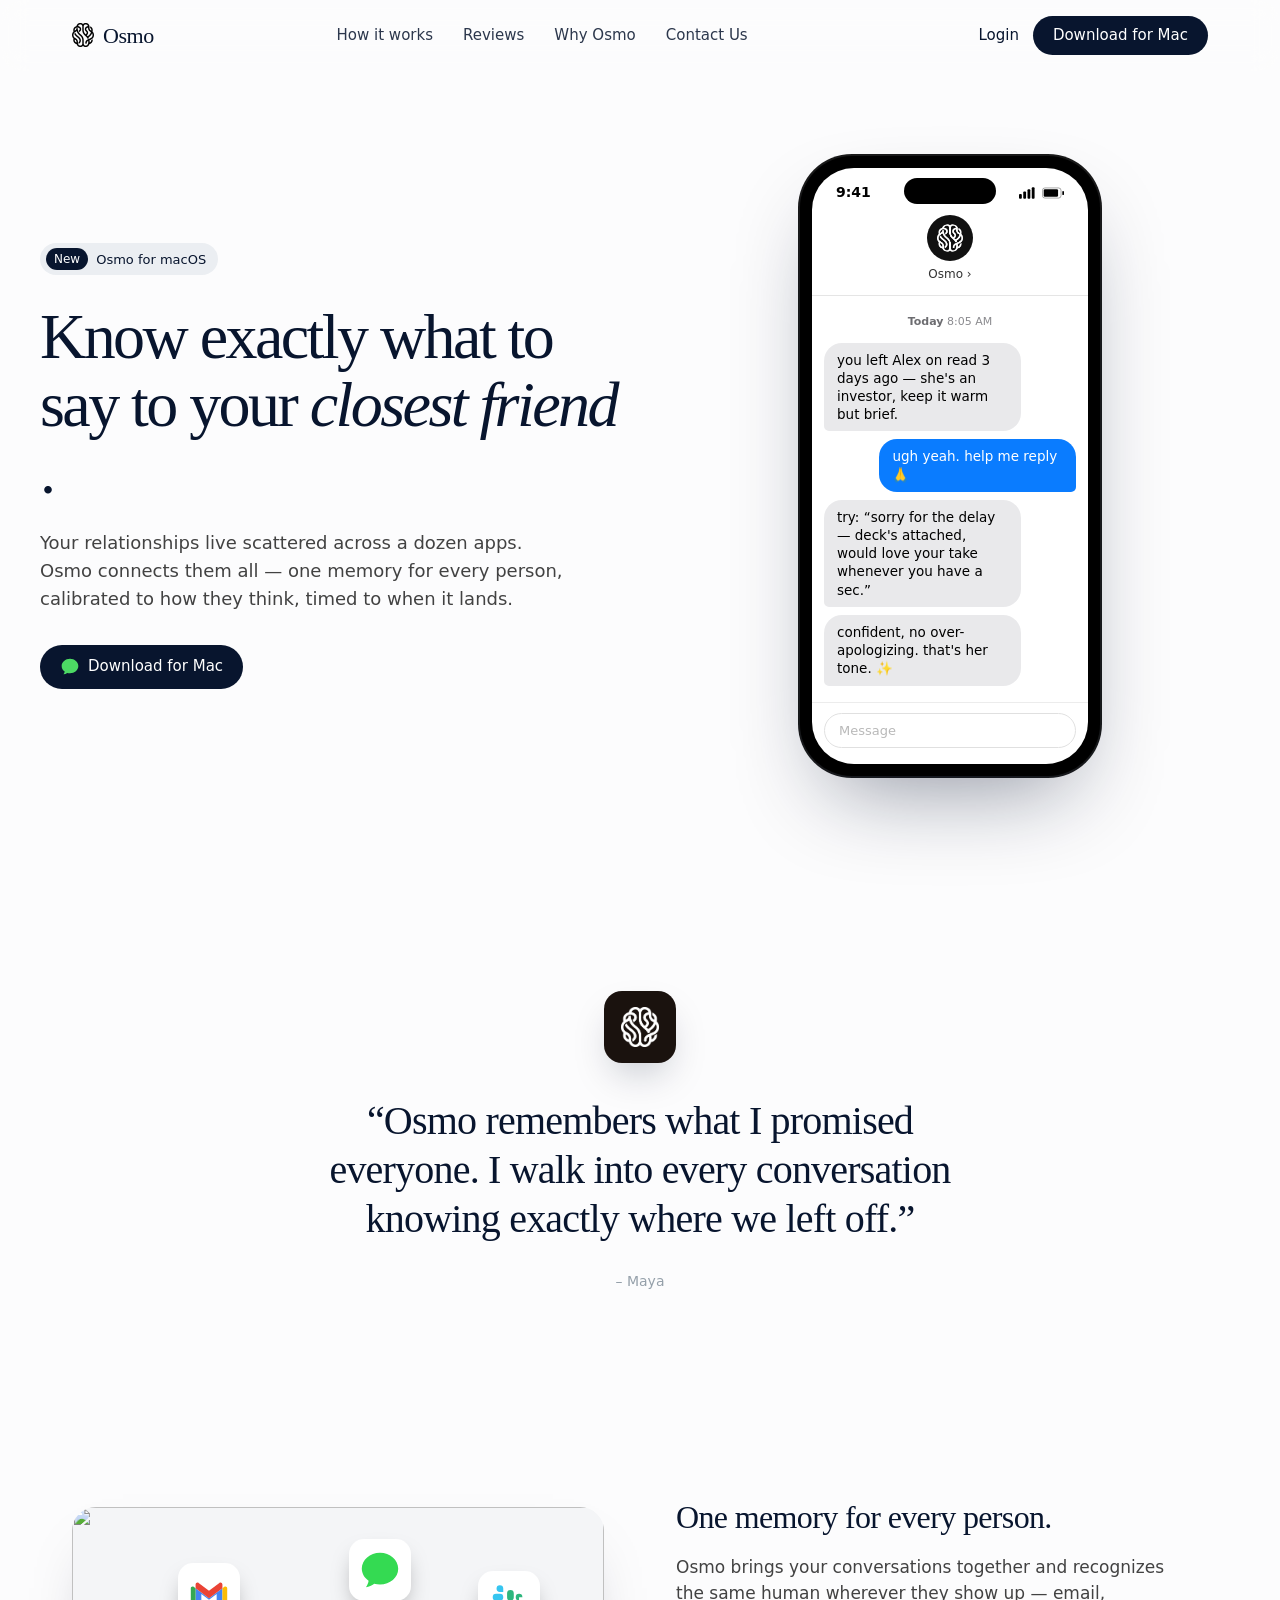
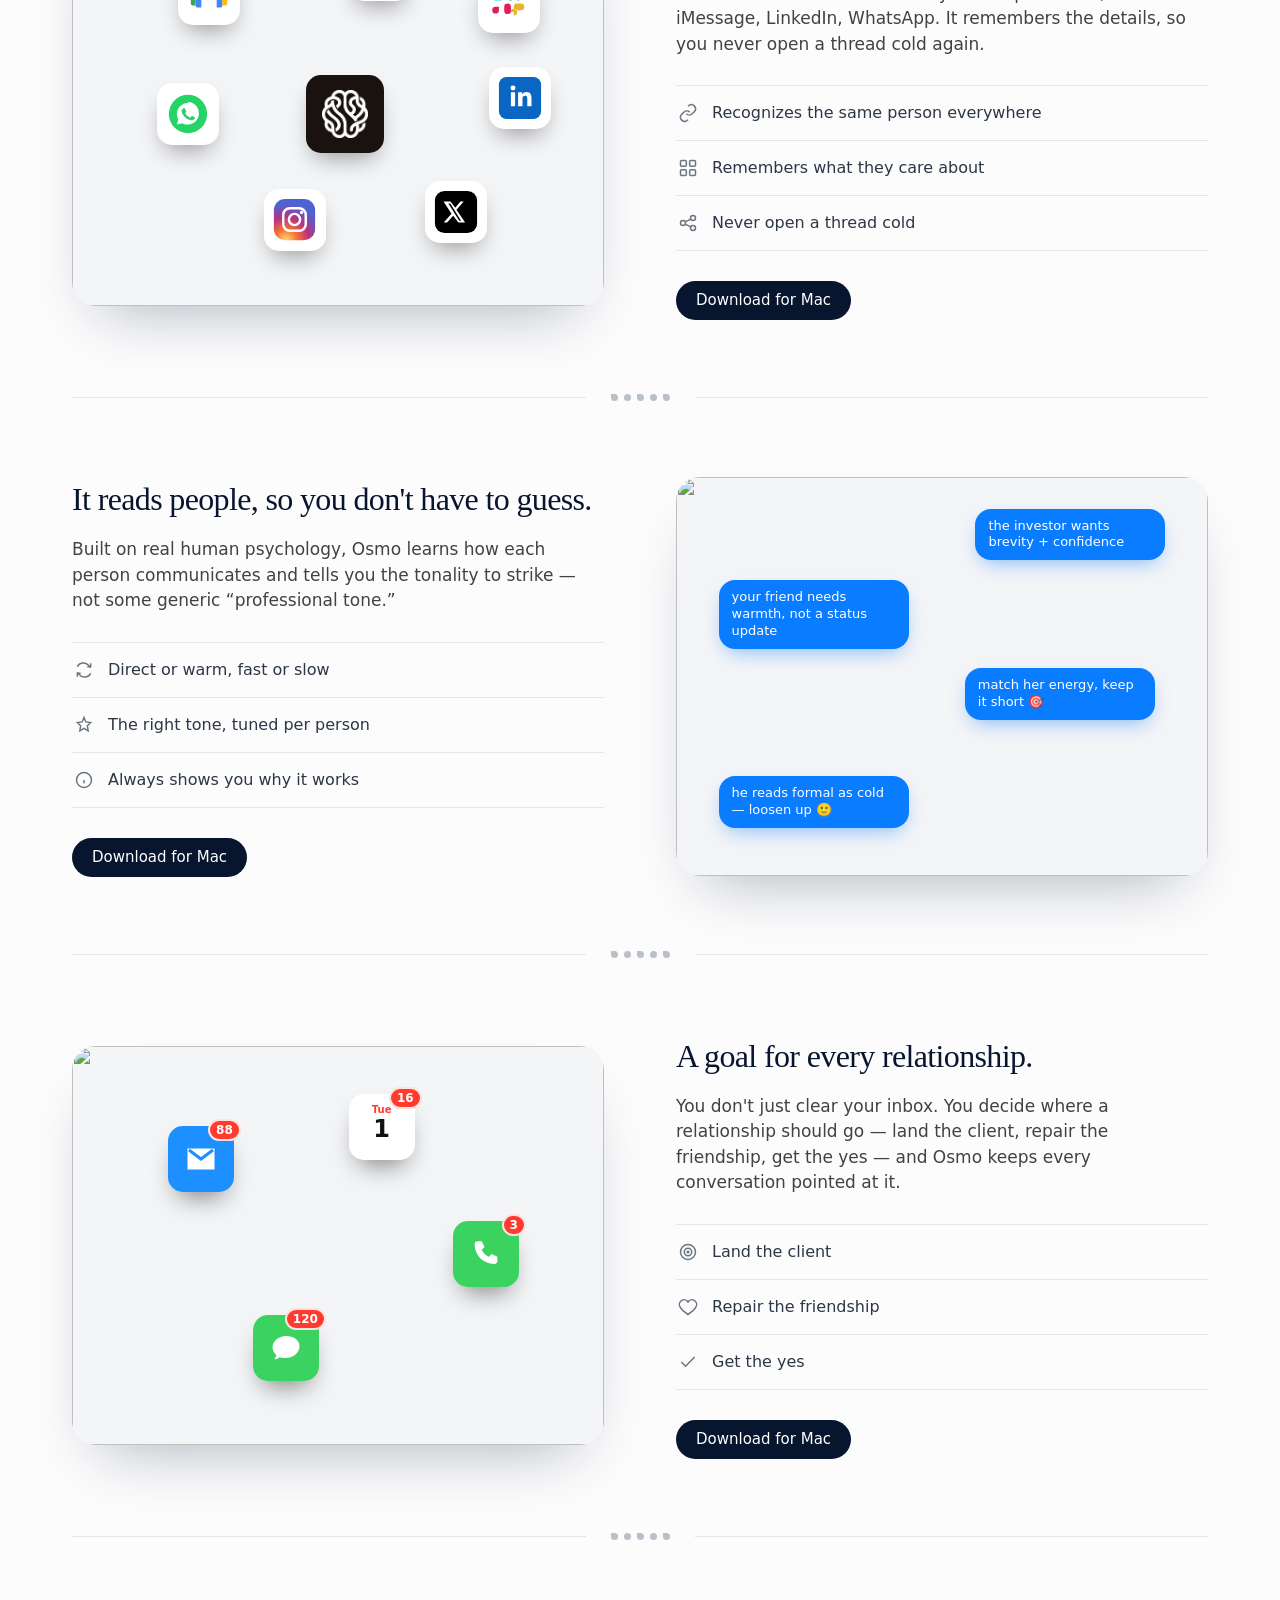
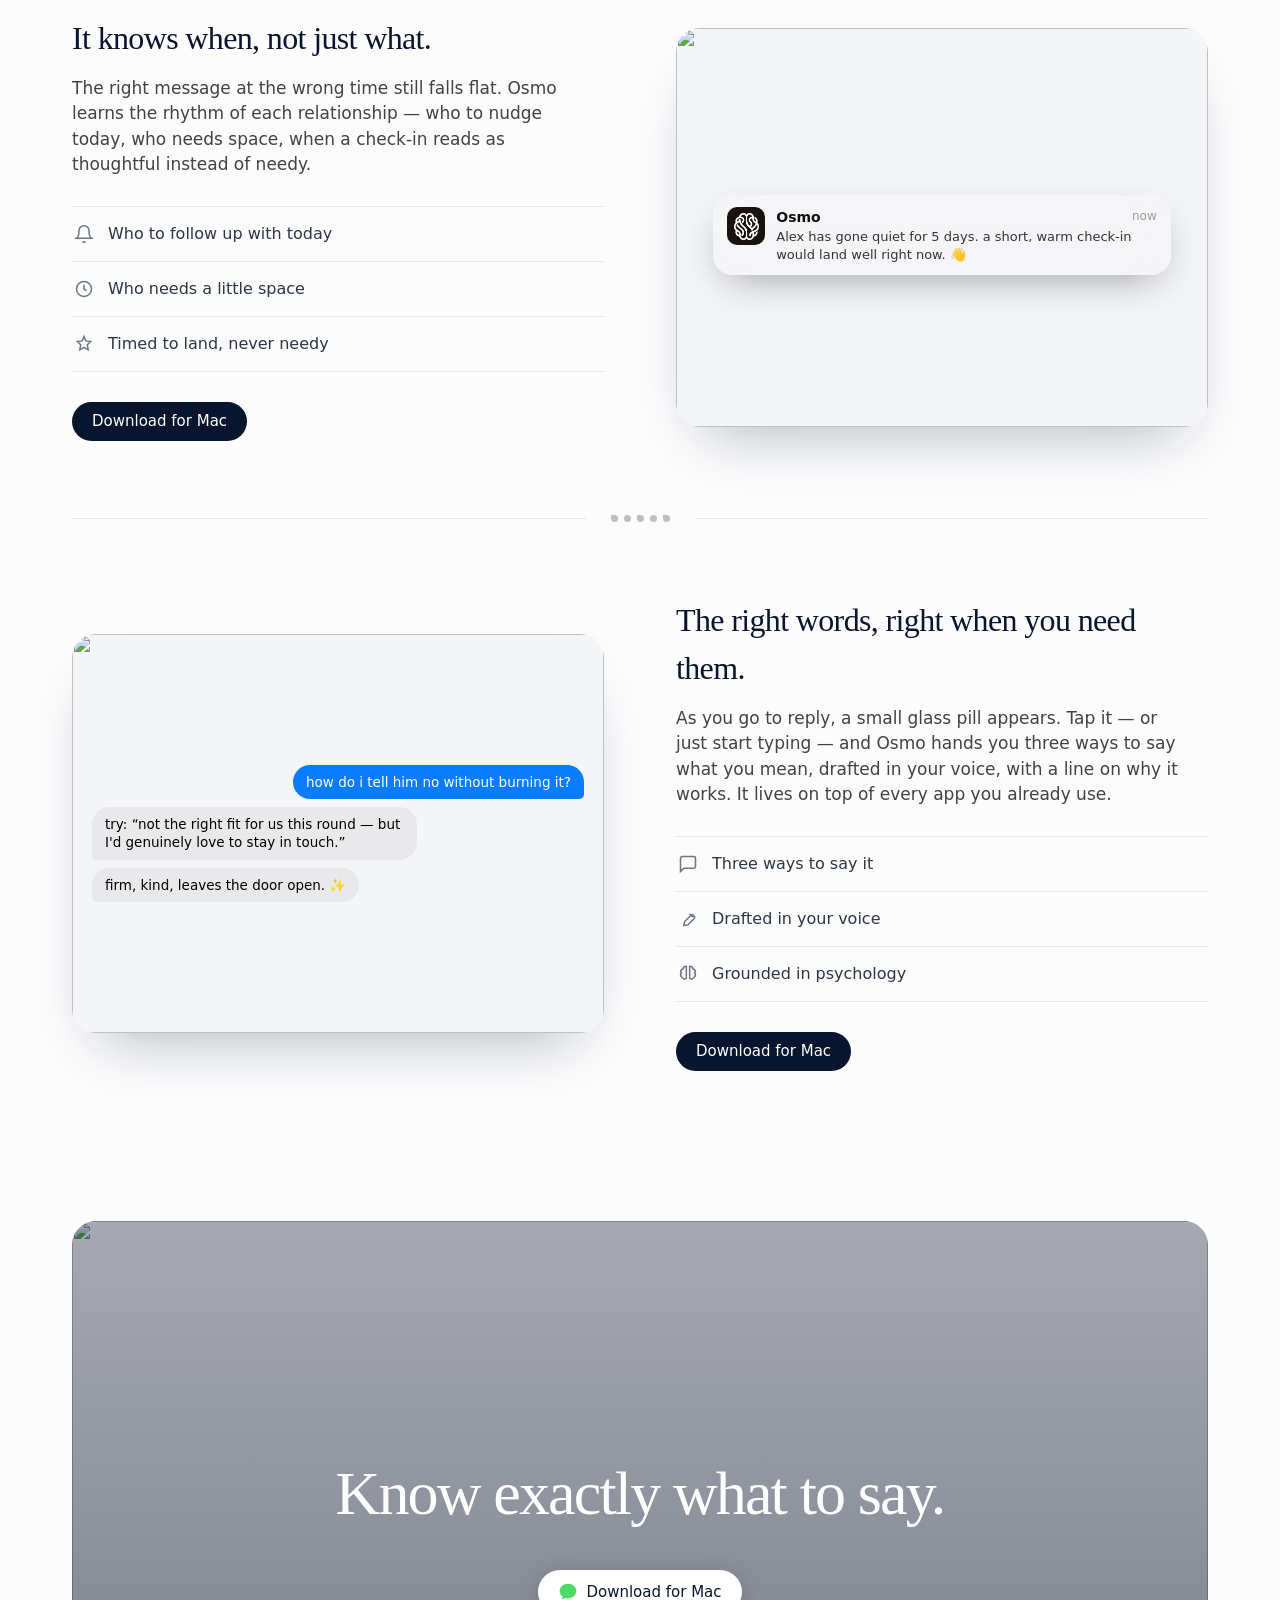
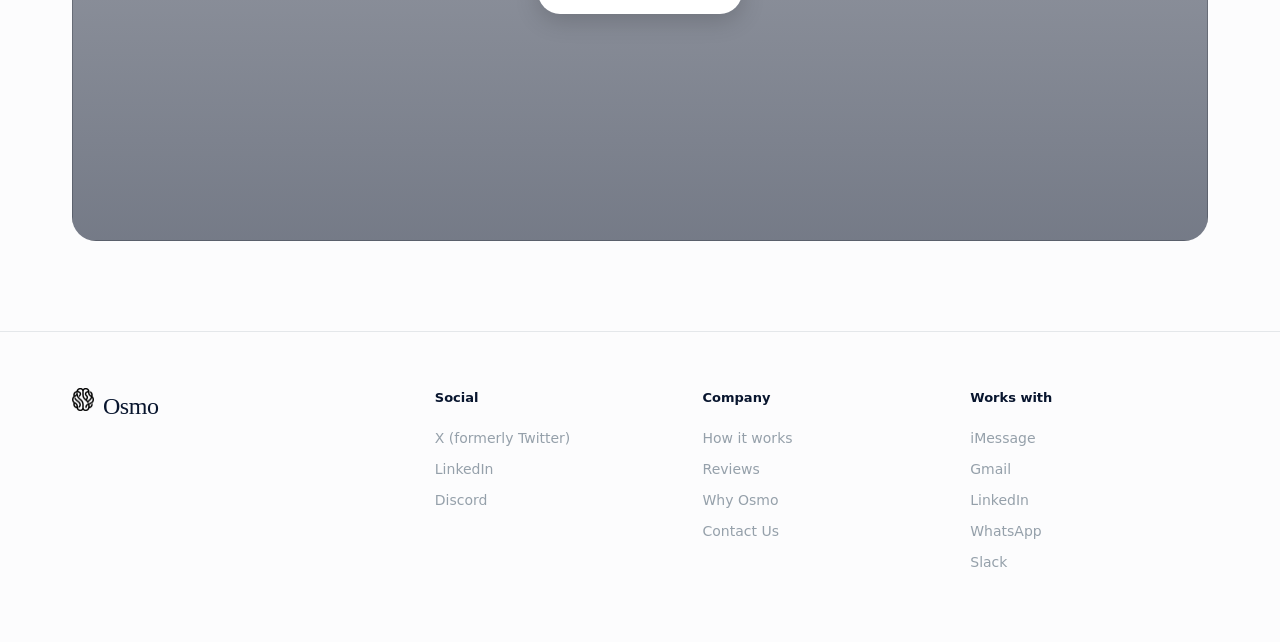
==== commit 52e5bf5d: "New brain logo everywhere, real platform logos, favicon, nav/contact fixes - Replace remaining old f" ====
--- a/index.html
+++ b/index.html
@@ -4,6 +4,9 @@
   <meta charset="utf-8" />
   <meta name="viewport" content="width=device-width, initial-scale=1" />
   <title>Osmo — know exactly what to say</title>
+  <link rel="icon" href="/favicon.ico" sizes="any" />
+  <link rel="icon" type="image/png" href="assets/favicon.png" />
+  <link rel="apple-touch-icon" href="assets/favicon.png" />
   <link rel="stylesheet" href="styles.css" />
 </head>
 <body>
@@ -17,9 +20,9 @@
       </a>
       <nav class="main-nav">
         <a href="#features">How it works</a>
-        <a href="/blog">Blog</a>
-        <a href="/manifesto">Manifesto</a>
-        <a href="mailto:hello@osmo.ai">Contact Us</a>
+        <a href="#reviews">Reviews</a>
+        <a href="#why">Why Osmo</a>
+        <a href="mailto:bonebrothchugger@gmail.com">Contact Us</a>
       </nav>
       <div class="header-cta">
         <a class="btn btn--ghost" href="https://app.leftonread.in/login">Login</a>
@@ -61,7 +64,7 @@
                 </span>
               </div>
               <div class="chat-header">
-                <img class="avatar" src="https://orchid.ai/branded/orchid-icon-3d.png" alt="Osmo" />
+                <img class="avatar" src="assets/logo-brain-white.png" alt="Osmo" />
                 <span class="name">Osmo ›</span>
               </div>
               <div class="chat-body">
@@ -81,9 +84,9 @@
     </section>
 
     <!-- ==================== TESTIMONIAL ==================== -->
-    <section class="testimonial reveal" aria-label="What people say about Osmo">
+    <section class="testimonial reveal" id="reviews" aria-label="What people say about Osmo">
       <div class="wrap">
-        <img class="t-avatar fade-swap" id="t-avatar" src="https://orchid.ai/branded/orchid-icon-3d.png" alt="" />
+        <img class="t-avatar fade-swap" id="t-avatar" src="assets/logo-brain-white.png" alt="" />
         <blockquote class="fade-swap" id="t-quote">“Osmo remembers what I promised everyone. I walk into every conversation knowing exactly where we left off.”</blockquote>
         <cite class="fade-swap" id="t-author">– Maya</cite>
       </div>
@@ -108,14 +111,14 @@
           <div class="feature-media">
             <div class="media-card">
               <img class="bg" src="https://orchid.ai/branded/aruba.webp" alt="" />
-              <div class="app-ico" style="top:14%; left:20%;"><img src="https://orchid.ai/logos/providers/google-calendar.png" alt="Gmail"></div>
-              <div class="app-ico" style="top:8%; left:52%;"><img src="https://orchid.ai/logos/providers/granola.png" alt="Granola"></div>
-              <div class="app-ico" style="top:16%; right:12%;"><img src="https://orchid.ai/logos/providers/slack.png" alt="Slack"></div>
-              <div class="app-ico center" style="top:42%; left:44%;"><img src="https://orchid.ai/branded/orchid-icon-3d.png" alt="Osmo"></div>
-              <div class="app-ico" style="top:44%; left:16%;"><img src="https://orchid.ai/logos/providers/dropbox.png" alt="Dropbox"></div>
-              <div class="app-ico" style="top:40%; right:10%;"><img src="https://orchid.ai/logos/providers/notion.png" alt="Notion"></div>
-              <div class="app-ico" style="bottom:14%; left:36%;"><img src="https://orchid.ai/logos/providers/stripe.png" alt="Stripe"></div>
-              <div class="app-ico" style="bottom:16%; right:22%;"><img src="https://orchid.ai/logos/providers/hubspot.png" alt="Hubspot"></div>
+              <div class="app-ico" style="top:14%; left:20%;"><img src="assets/platforms/gmail.svg" alt="Gmail"></div>
+              <div class="app-ico" style="top:8%; left:52%;"><img src="assets/platforms/imessage.svg" alt="iMessage"></div>
+              <div class="app-ico" style="top:16%; right:12%;"><img src="assets/platforms/slack.svg" alt="Slack"></div>
+              <div class="app-ico center" style="top:42%; left:44%;"><img src="assets/logo-brain-white.png" alt="Osmo"></div>
+              <div class="app-ico" style="top:44%; left:16%;"><img src="assets/platforms/whatsapp.svg" alt="WhatsApp"></div>
+              <div class="app-ico" style="top:40%; right:10%;"><img src="assets/platforms/linkedin.svg" alt="LinkedIn"></div>
+              <div class="app-ico" style="bottom:14%; left:36%;"><img src="assets/platforms/instagram.svg" alt="Instagram"></div>
+              <div class="app-ico" style="bottom:16%; right:22%;"><img src="assets/platforms/x.svg" alt="X"></div>
             </div>
           </div>
         </article>
@@ -188,7 +191,7 @@
             <div class="media-card">
               <img class="bg" src="https://orchid.ai/branded/aruba_party.webp" alt="" />
               <div class="notif-banner">
-                <div class="n-ico"><img src="https://orchid.ai/branded/orchid-icon-3d.png" alt=""></div>
+                <div class="n-ico"><img src="assets/logo-brain-white.png" alt=""></div>
                 <div>
                   <div class="n-title">Osmo</div>
                   <div class="n-body">Alex has gone quiet for 5 days. a short, warm check-in would land well right now. 👋</div>
@@ -229,7 +232,7 @@
     </section>
 
     <!-- ==================== CLOSING CTA ==================== -->
-    <section class="closing" aria-label="Know exactly what to say.">
+    <section class="closing" id="why" aria-label="Know exactly what to say.">
       <div class="wrap">
         <div class="closing-card reveal">
           <img class="bg" src="https://orchid.ai/branded/aruba_party.webp" alt="" />
@@ -261,12 +264,10 @@
       </div>
       <div class="footer-col">
         <h4>Company</h4>
-        <a href="/blog">Blog</a>
-        <a href="/manifesto">Manifesto</a>
-        <a href="/faq">FAQ</a>
-        <a href="mailto:hello@osmo.ai">Contact Us</a>
-        <a href="/legal/terms">Terms of Service</a>
-        <a href="/legal/privacy">Privacy Policy</a>
+        <a href="#features">How it works</a>
+        <a href="#reviews">Reviews</a>
+        <a href="#why">Why Osmo</a>
+        <a href="mailto:bonebrothchugger@gmail.com">Contact Us</a>
       </div>
       <div class="footer-col">
         <h4>Works with</h4>
--- a/styles.css
+++ b/styles.css
@@ -160,7 +160,7 @@
   display: flex; flex-direction: column; align-items: center; gap: 4px;
   padding: 6px 12px 12px; border-bottom: 0.5px solid #e5e5e5;
 }
-.chat-header .avatar { width: 46px; height: 46px; border-radius: 999px; background: #111; object-fit: cover; }
+.chat-header .avatar { width: 46px; height: 46px; border-radius: 999px; background: #111; object-fit: contain; padding: 9px; box-sizing: border-box; }
 .chat-header .name { font-size: 12px; color: #333; }
 .chat-body { flex: 1; padding: 14px 12px; display: flex; flex-direction: column; gap: 8px; overflow: hidden; background: var(--white); }
 .chat-time { text-align: center; font-size: 11px; color: #8a8a8e; margin: 4px 0; }
@@ -180,7 +180,8 @@
    ============================================================ */
 .testimonial { padding: 90px 0; text-align: center; }
 .testimonial .t-avatar {
-  width: 72px; height: 72px; border-radius: 18px; margin: 0 auto 34px; object-fit: cover;
+  width: 72px; height: 72px; border-radius: 18px; margin: 0 auto 34px;
+  background: #1a120e; object-fit: contain; padding: 16px; box-sizing: border-box;
   box-shadow: 0 18px 40px -12px rgba(8,21,46,0.28);
 }
 .testimonial blockquote {
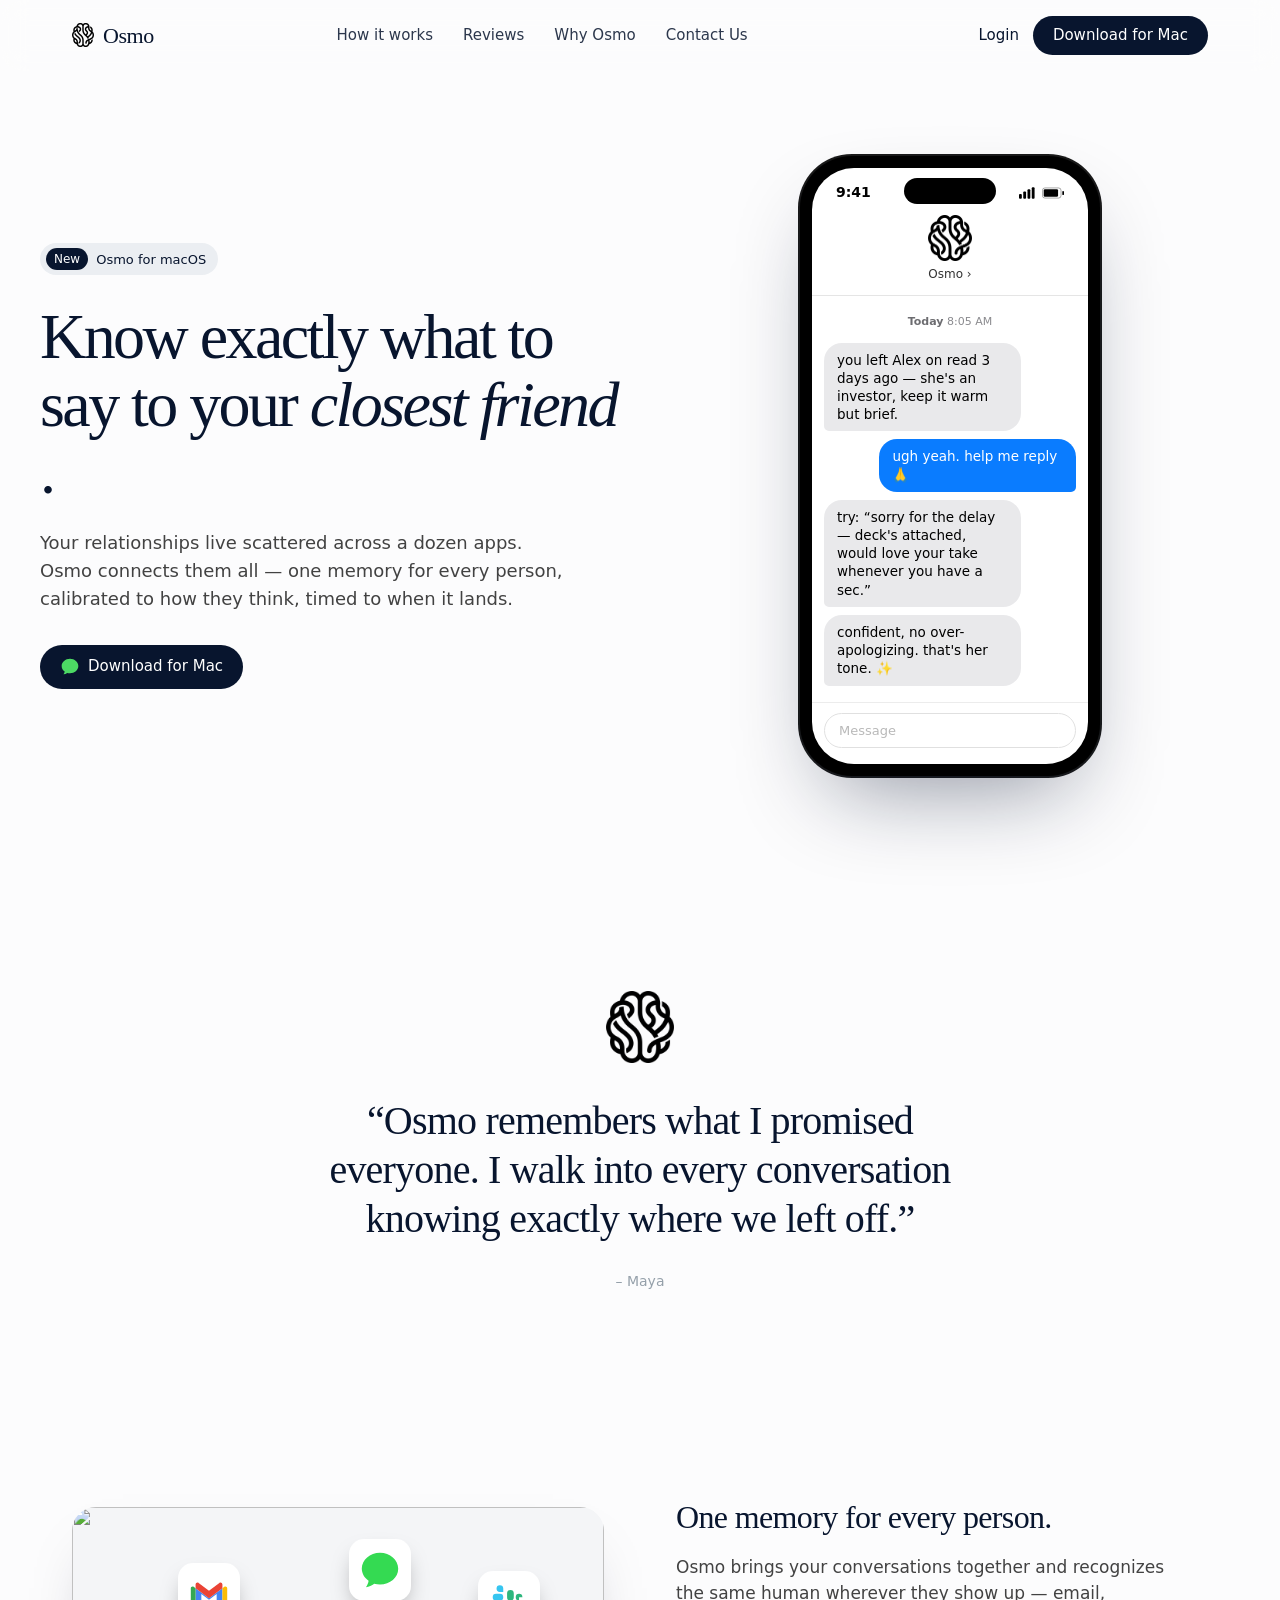
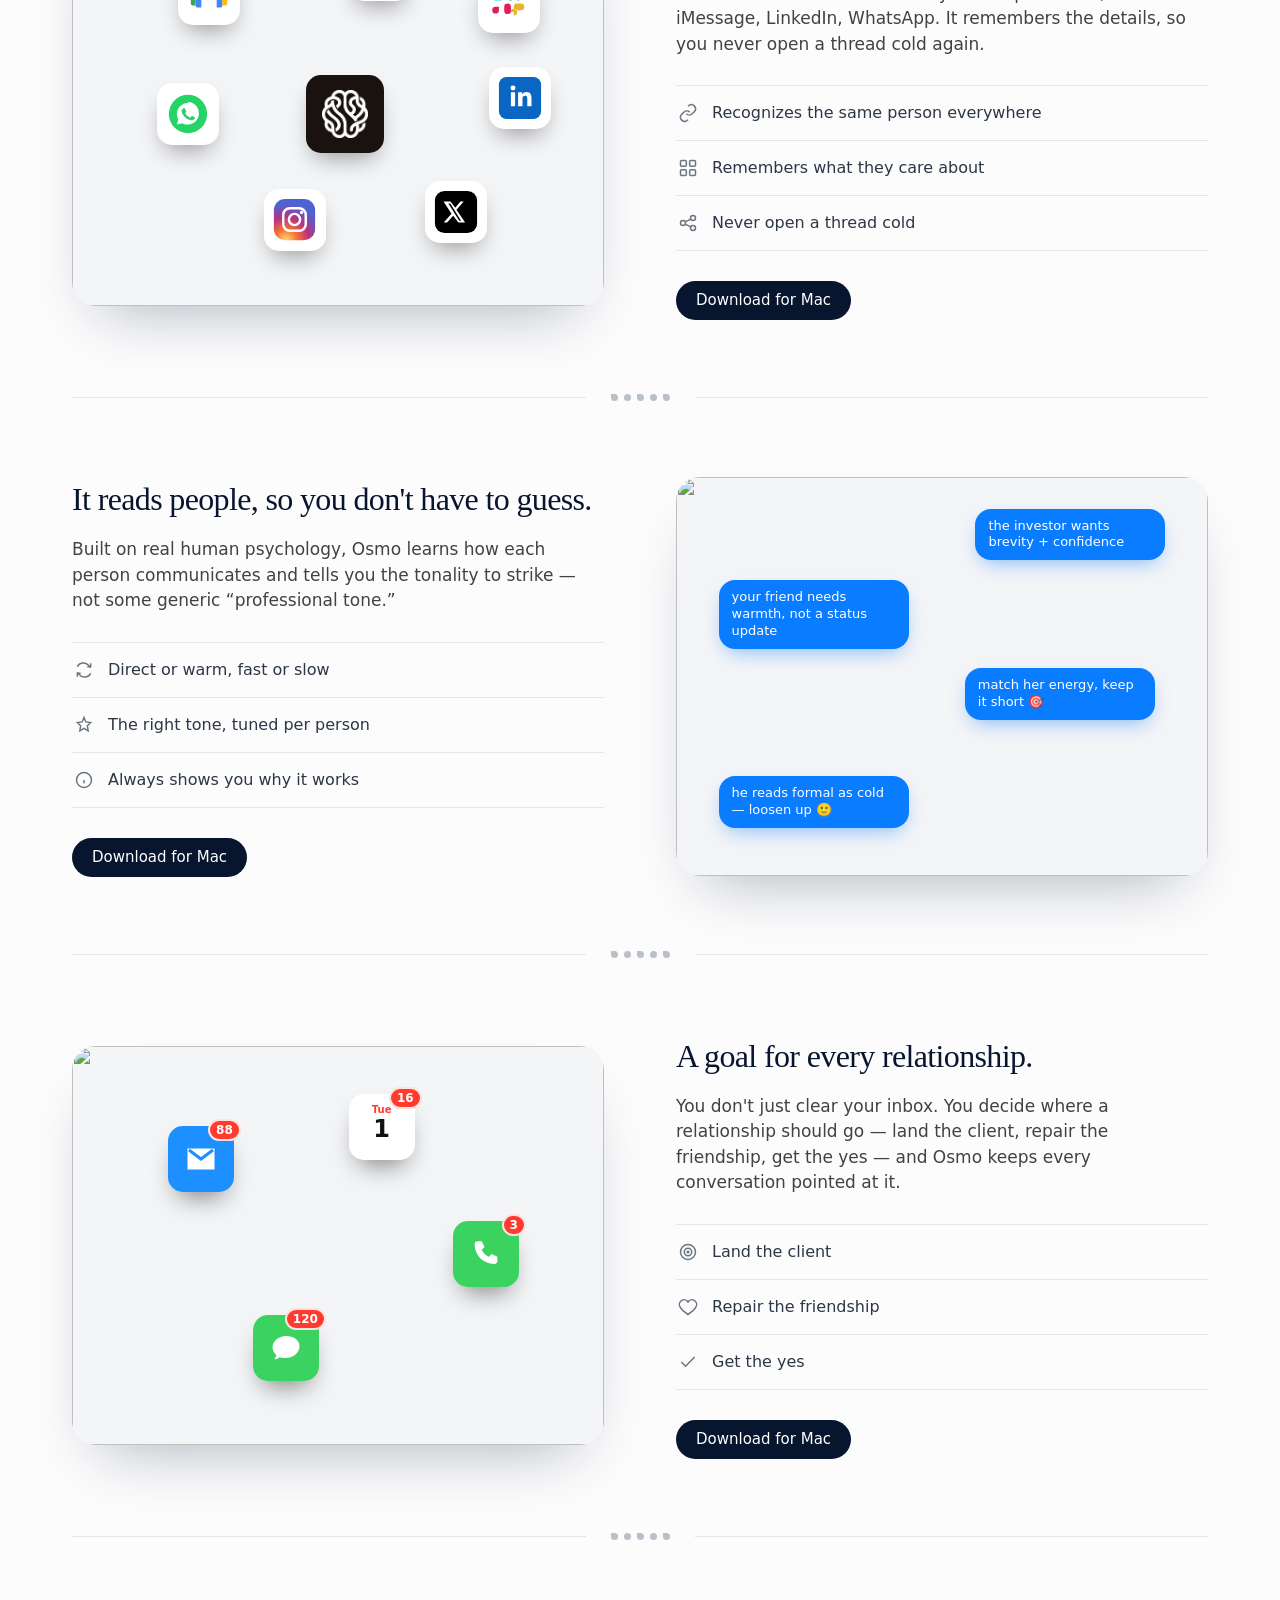
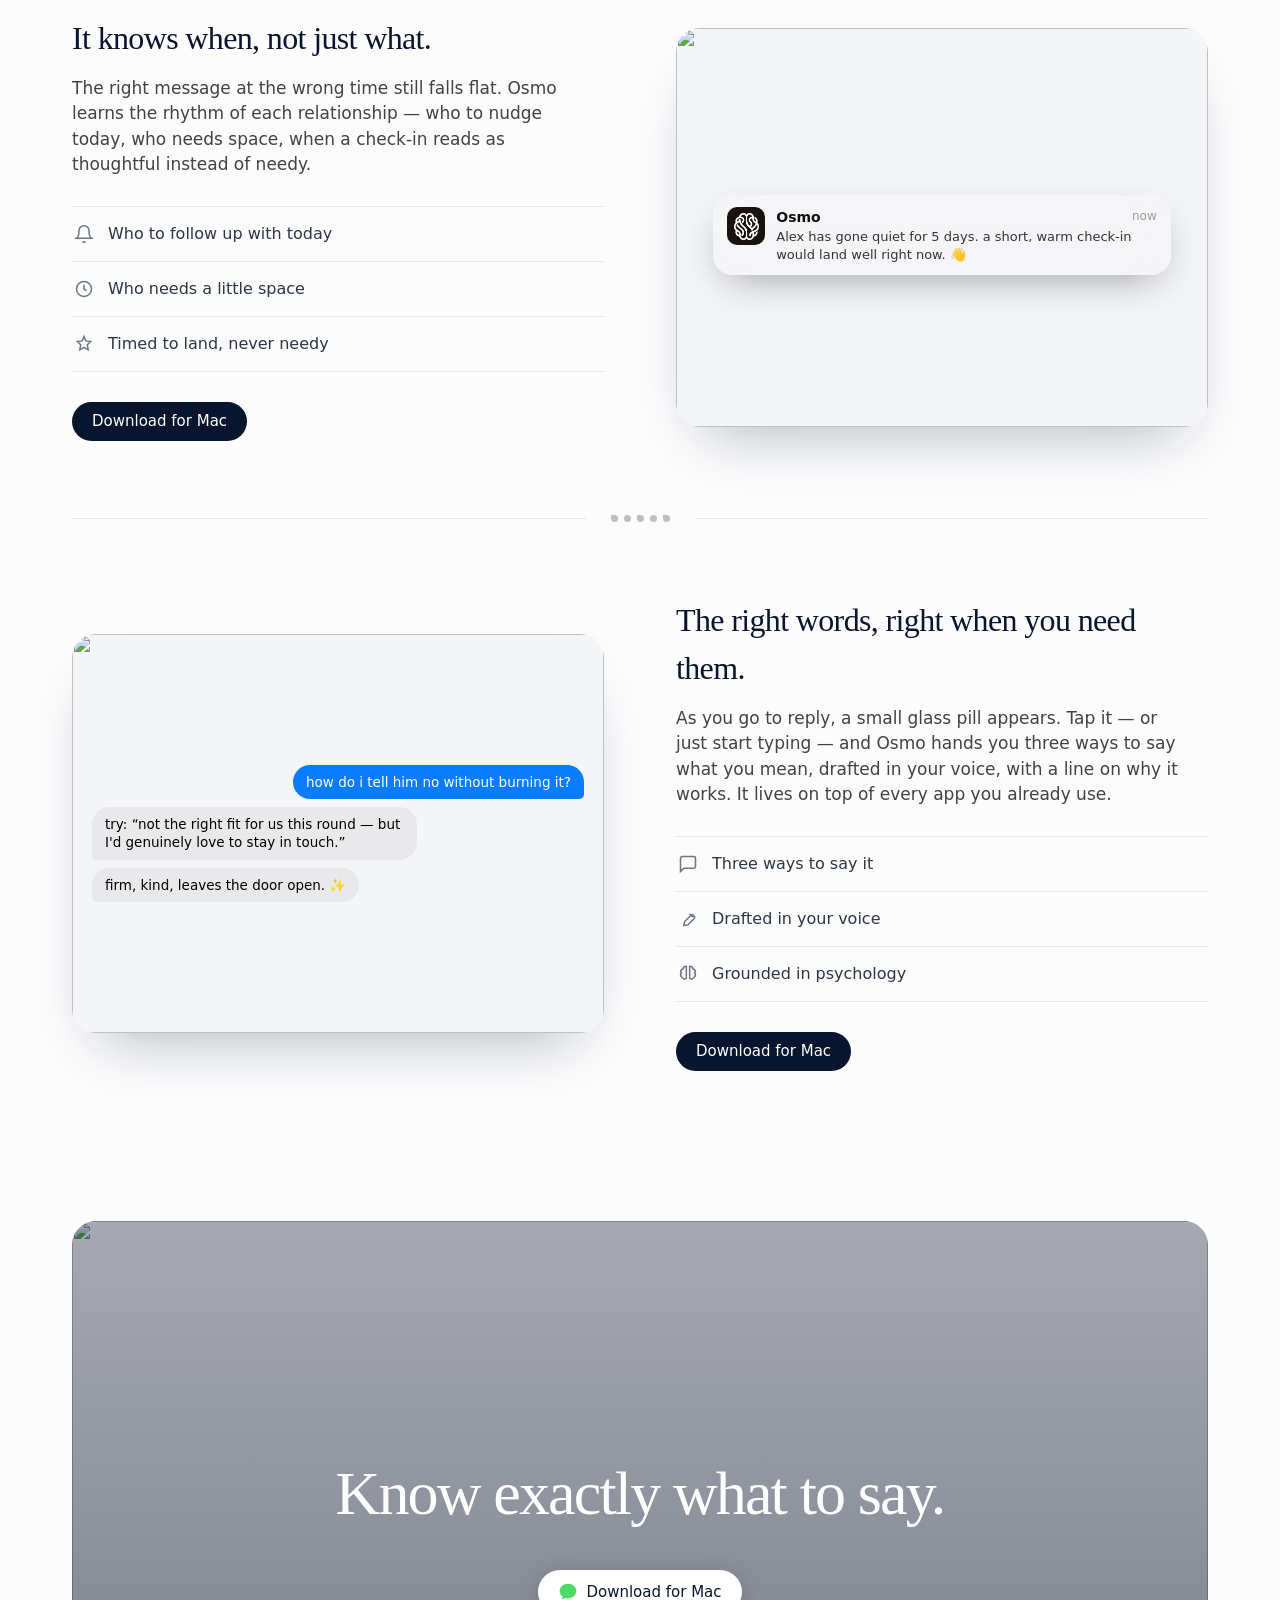
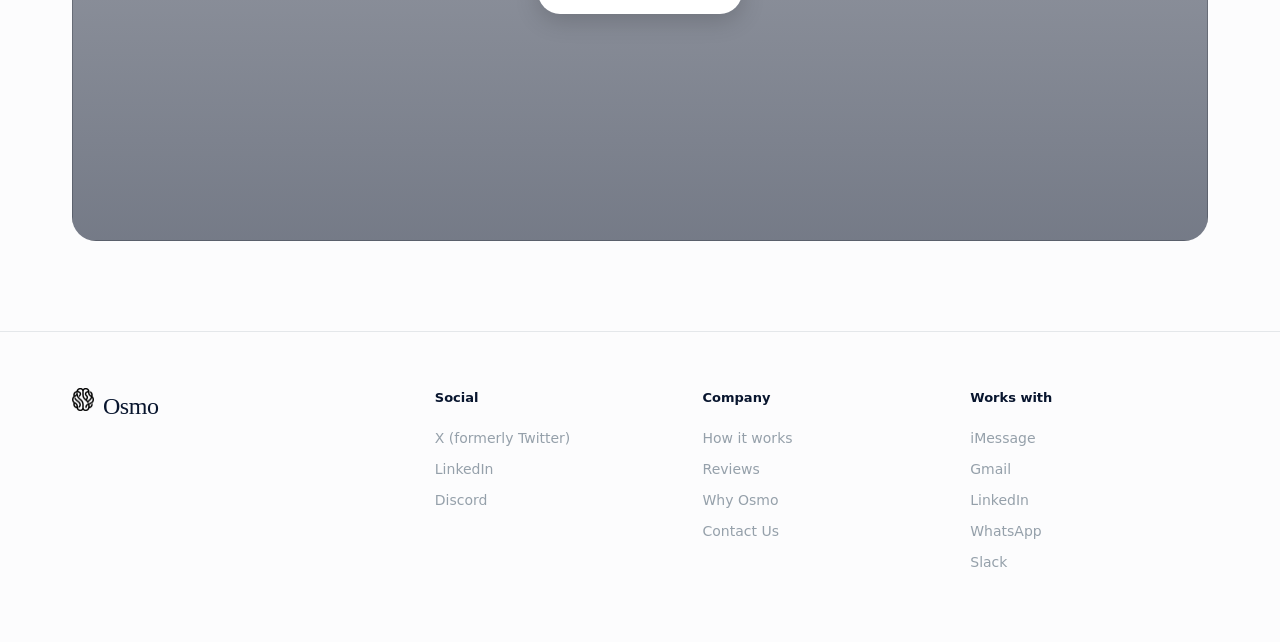
==== commit 02b0b60a: "Chat + testimonial avatars: black brain on transparent bg (no tile) Match the header logo treatment " ====
--- a/index.html
+++ b/index.html
@@ -64,7 +64,7 @@
                 </span>
               </div>
               <div class="chat-header">
-                <img class="avatar" src="assets/logo-brain-white.png" alt="Osmo" />
+                <img class="avatar" src="assets/logo-brain.png" alt="Osmo" />
                 <span class="name">Osmo ›</span>
               </div>
               <div class="chat-body">
@@ -86,7 +86,7 @@
     <!-- ==================== TESTIMONIAL ==================== -->
     <section class="testimonial reveal" id="reviews" aria-label="What people say about Osmo">
       <div class="wrap">
-        <img class="t-avatar fade-swap" id="t-avatar" src="assets/logo-brain-white.png" alt="" />
+        <img class="t-avatar fade-swap" id="t-avatar" src="assets/logo-brain.png" alt="" />
         <blockquote class="fade-swap" id="t-quote">“Osmo remembers what I promised everyone. I walk into every conversation knowing exactly where we left off.”</blockquote>
         <cite class="fade-swap" id="t-author">– Maya</cite>
       </div>
--- a/styles.css
+++ b/styles.css
@@ -160,7 +160,7 @@
   display: flex; flex-direction: column; align-items: center; gap: 4px;
   padding: 6px 12px 12px; border-bottom: 0.5px solid #e5e5e5;
 }
-.chat-header .avatar { width: 46px; height: 46px; border-radius: 999px; background: #111; object-fit: contain; padding: 9px; box-sizing: border-box; }
+.chat-header .avatar { width: 46px; height: 46px; background: transparent; object-fit: contain; box-sizing: border-box; }
 .chat-header .name { font-size: 12px; color: #333; }
 .chat-body { flex: 1; padding: 14px 12px; display: flex; flex-direction: column; gap: 8px; overflow: hidden; background: var(--white); }
 .chat-time { text-align: center; font-size: 11px; color: #8a8a8e; margin: 4px 0; }
@@ -180,9 +180,8 @@
    ============================================================ */
 .testimonial { padding: 90px 0; text-align: center; }
 .testimonial .t-avatar {
-  width: 72px; height: 72px; border-radius: 18px; margin: 0 auto 34px;
-  background: #1a120e; object-fit: contain; padding: 16px; box-sizing: border-box;
-  box-shadow: 0 18px 40px -12px rgba(8,21,46,0.28);
+  width: 72px; height: 72px; margin: 0 auto 34px;
+  background: transparent; object-fit: contain;
 }
 .testimonial blockquote {
   font-family: var(--font-serif); font-weight: 400;
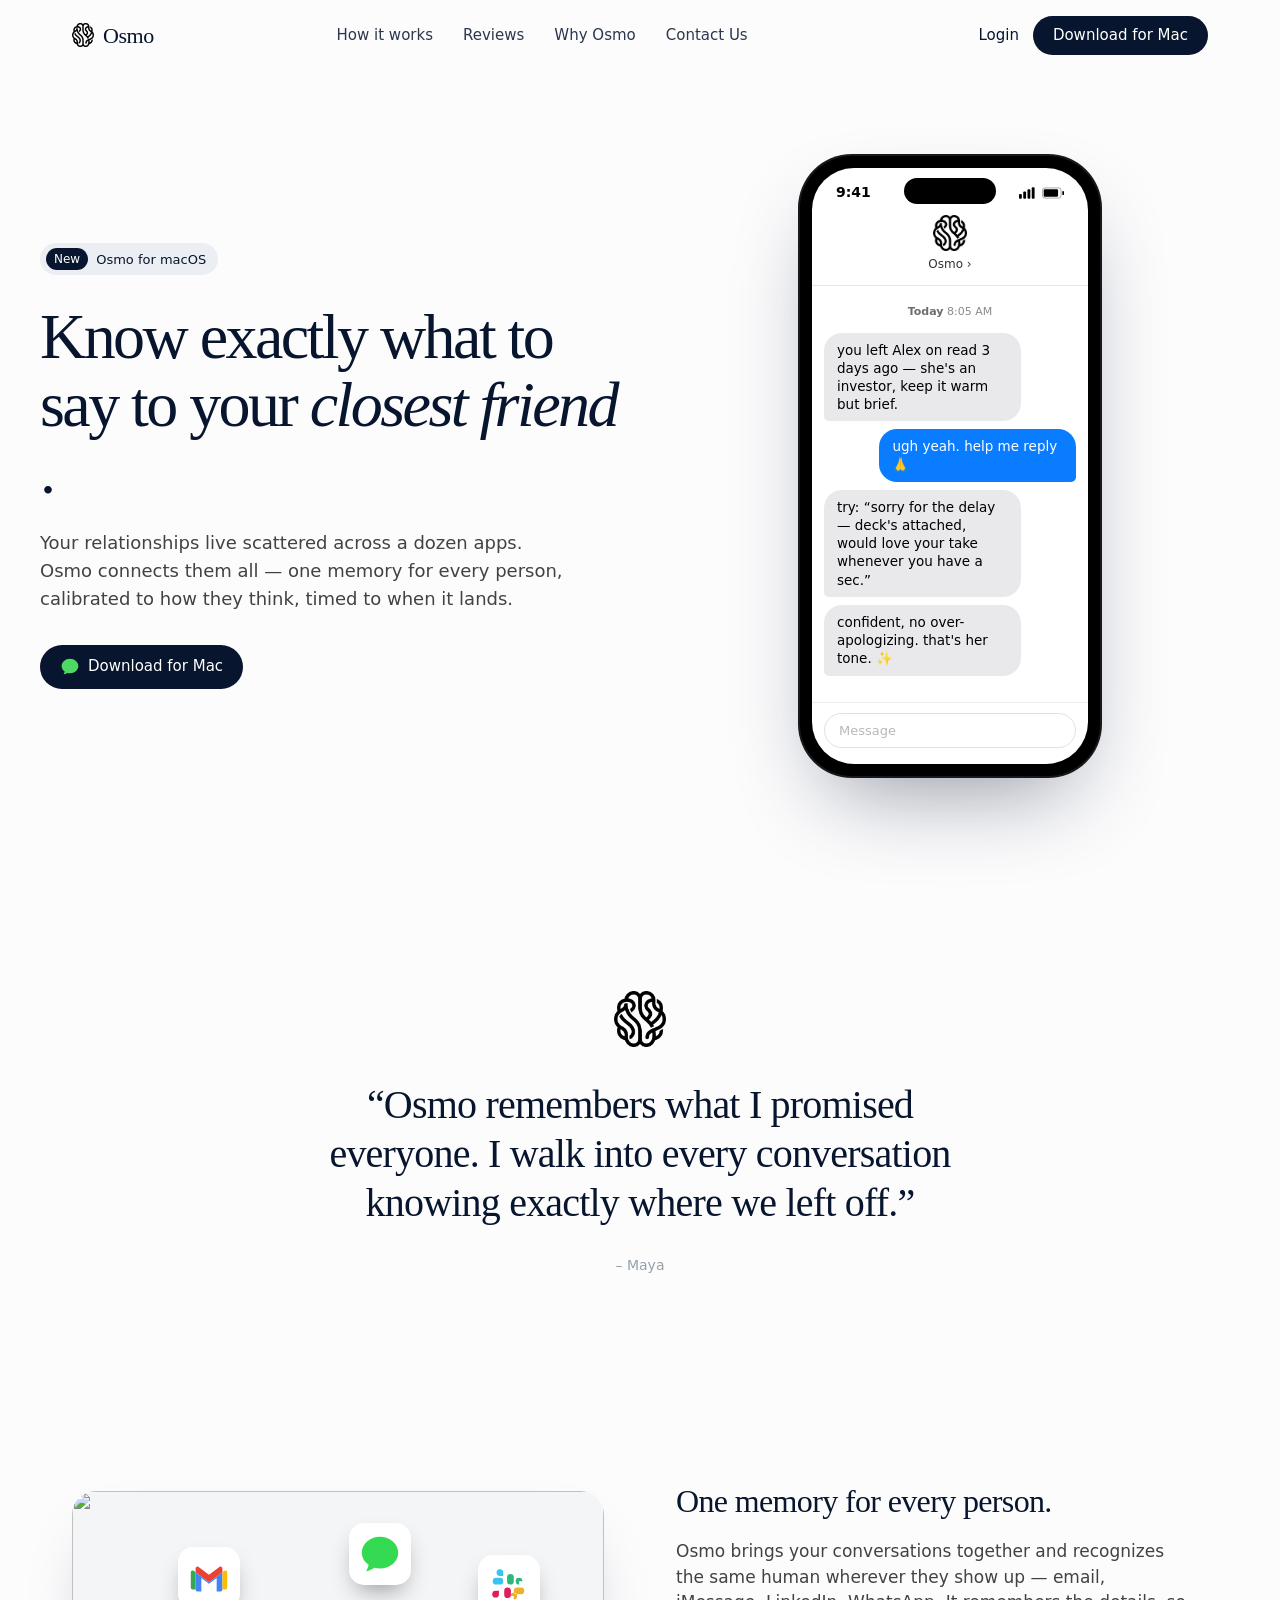
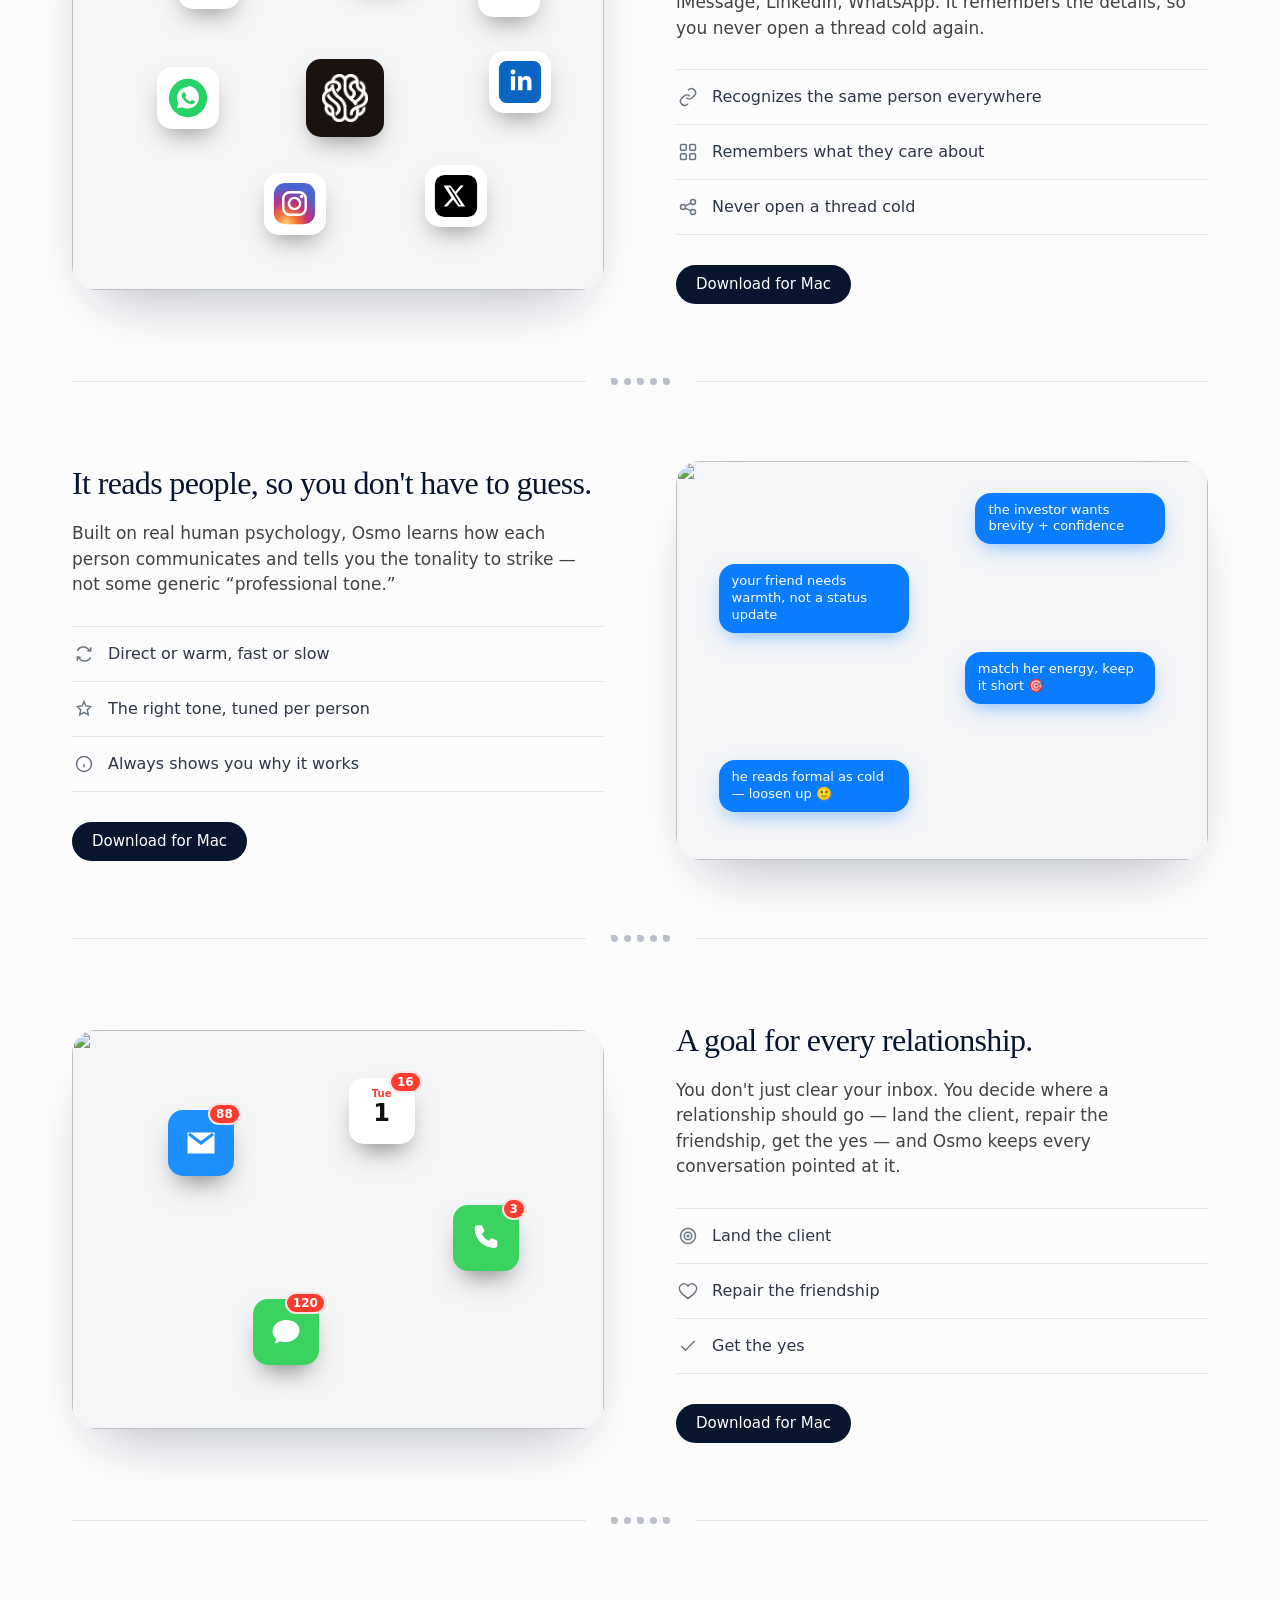
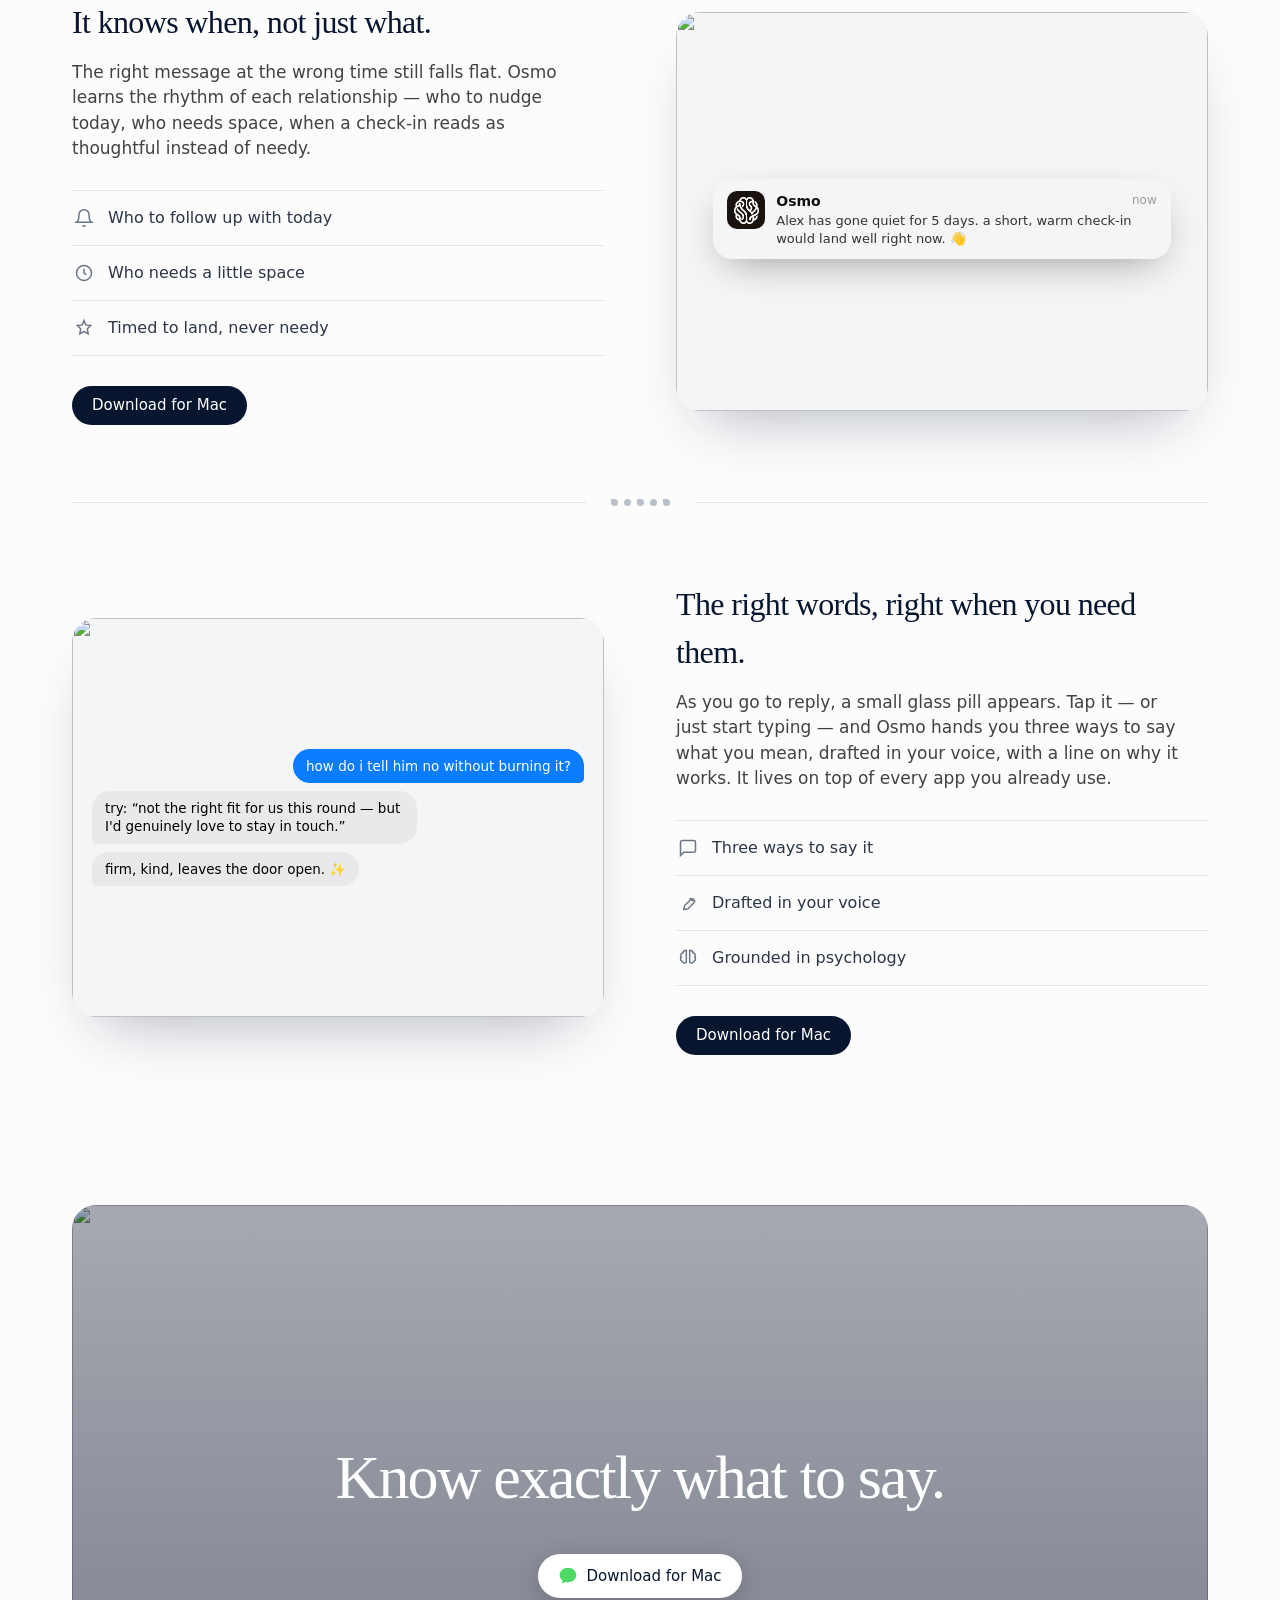
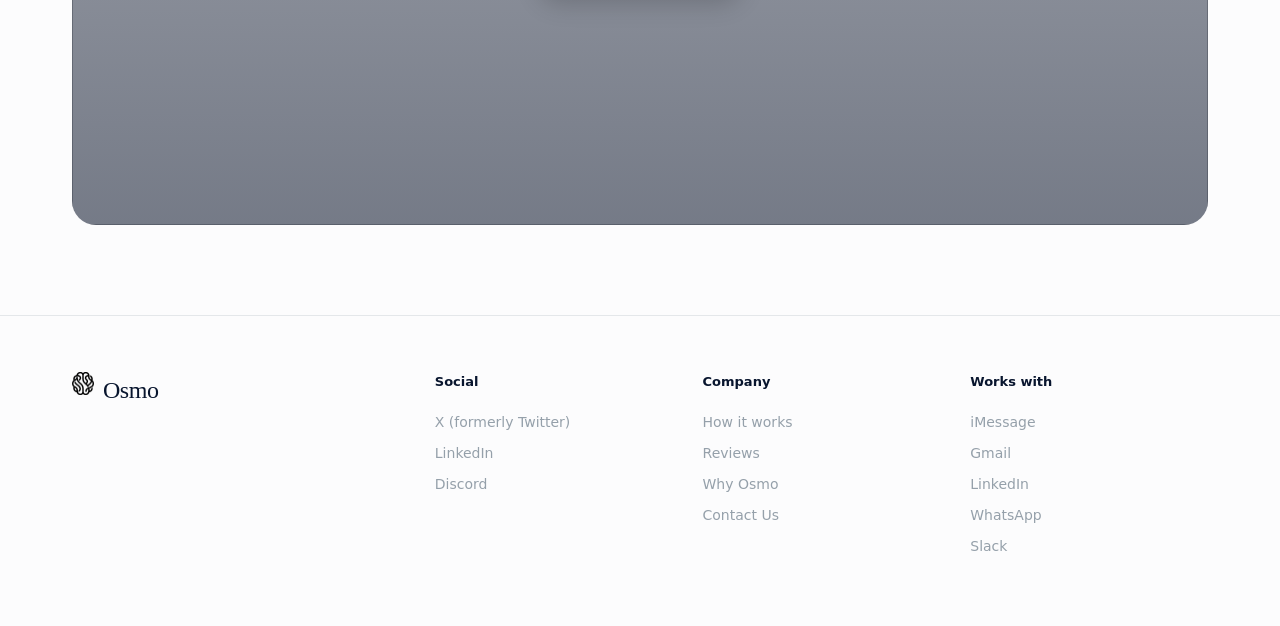
==== commit 1ed324ce: "Add install page + one-line installer for a clean first-open - New /download.html: on-brand install " ====
--- a/index.html
+++ b/index.html
@@ -26,7 +26,7 @@
       </nav>
       <div class="header-cta">
         <a class="btn btn--ghost" href="https://app.leftonread.in/login">Login</a>
-        <a class="btn btn--dark" href="https://github.com/princecharming001/leftonread/releases/download/v0.2.0-beta/Osmo-0.2.0-beta.zip">Download for Mac</a>
+        <a class="btn btn--dark" href="download.html">Download for Mac</a>
       </div>
     </div>
   </header>
@@ -45,7 +45,7 @@
             <span class="rotator-wrap"><span class="rotator" id="rotator">closest friend</span></span>.
           </h1>
           <p class="hero-sub">Your relationships live scattered across a dozen apps. Osmo connects them all — one memory for every person, calibrated to how they think, timed to when it lands.</p>
-          <a class="btn btn--dark" href="https://github.com/princecharming001/leftonread/releases/download/v0.2.0-beta/Osmo-0.2.0-beta.zip">
+          <a class="btn btn--dark" href="download.html">
             <svg class="imsg-ico" viewBox="0 0 24 24" fill="#4cd964" aria-hidden="true"><path d="M12 2C6.5 2 2 5.9 2 10.7c0 2.7 1.4 5.1 3.6 6.7-.1 1.2-.6 2.4-1.4 3.4 1.6-.2 3.1-.8 4.4-1.7 1.1.3 2.2.5 3.4.5 5.5 0 10-3.9 10-8.7S17.5 2 12 2Z"/></svg>
             Download for Mac
           </a>
@@ -106,7 +106,7 @@
               <div class="row"><svg viewBox="0 0 24 24" fill="none" stroke="currentColor" stroke-width="1.8"><rect x="3" y="3" width="7" height="7" rx="1.5"/><rect x="14" y="3" width="7" height="7" rx="1.5"/><rect x="3" y="14" width="7" height="7" rx="1.5"/><rect x="14" y="14" width="7" height="7" rx="1.5"/></svg>Remembers what they care about</div>
               <div class="row"><svg viewBox="0 0 24 24" fill="none" stroke="currentColor" stroke-width="1.8"><circle cx="6" cy="12" r="3"/><circle cx="18" cy="6" r="3"/><circle cx="18" cy="18" r="3"/><path d="M8.6 10.6 15.4 7.4M8.6 13.4l6.8 3.2"/></svg>Never open a thread cold</div>
             </div>
-            <a class="btn btn--dark" href="https://github.com/princecharming001/leftonread/releases/download/v0.2.0-beta/Osmo-0.2.0-beta.zip">Download for Mac</a>
+            <a class="btn btn--dark" href="download.html">Download for Mac</a>
           </div>
           <div class="feature-media">
             <div class="media-card">
@@ -135,7 +135,7 @@
               <div class="row"><svg viewBox="0 0 24 24" fill="none" stroke="currentColor" stroke-width="1.8"><path d="m12 3 2.2 5.3L20 9l-4 4 1 6-5-3-5 3 1-6-4-4 5.8-.7z"/></svg>The right tone, tuned per person</div>
               <div class="row"><svg viewBox="0 0 24 24" fill="none" stroke="currentColor" stroke-width="1.8"><circle cx="12" cy="12" r="9"/><path d="M12 16v-4M12 8h.01"/></svg>Always shows you why it works</div>
             </div>
-            <a class="btn btn--dark" href="https://github.com/princecharming001/leftonread/releases/download/v0.2.0-beta/Osmo-0.2.0-beta.zip">Download for Mac</a>
+            <a class="btn btn--dark" href="download.html">Download for Mac</a>
           </div>
           <div class="feature-media">
             <div class="media-card">
@@ -160,7 +160,7 @@
               <div class="row"><svg viewBox="0 0 24 24" fill="none" stroke="currentColor" stroke-width="1.8"><path d="M12 21s-7-4.5-9.5-9A5 5 0 0 1 12 6a5 5 0 0 1 9.5 6c-2.5 4.5-9.5 9-9.5 9z"/></svg>Repair the friendship</div>
               <div class="row"><svg viewBox="0 0 24 24" fill="none" stroke="currentColor" stroke-width="1.8"><path d="M20 6 9 17l-5-5"/></svg>Get the yes</div>
             </div>
-            <a class="btn btn--dark" href="https://github.com/princecharming001/leftonread/releases/download/v0.2.0-beta/Osmo-0.2.0-beta.zip">Download for Mac</a>
+            <a class="btn btn--dark" href="download.html">Download for Mac</a>
           </div>
           <div class="feature-media">
             <div class="media-card">
@@ -185,7 +185,7 @@
               <div class="row"><svg viewBox="0 0 24 24" fill="none" stroke="currentColor" stroke-width="1.8"><circle cx="12" cy="12" r="9"/><path d="M12 7v5l3 2"/></svg>Who needs a little space</div>
               <div class="row"><svg viewBox="0 0 24 24" fill="none" stroke="currentColor" stroke-width="1.8"><path d="m12 3 2.2 5.3L20 9l-4 4 1 6-5-3-5 3 1-6-4-4 5.8-.7z"/></svg>Timed to land, never needy</div>
             </div>
-            <a class="btn btn--dark" href="https://github.com/princecharming001/leftonread/releases/download/v0.2.0-beta/Osmo-0.2.0-beta.zip">Download for Mac</a>
+            <a class="btn btn--dark" href="download.html">Download for Mac</a>
           </div>
           <div class="feature-media">
             <div class="media-card">
@@ -214,7 +214,7 @@
               <div class="row"><svg viewBox="0 0 24 24" fill="none" stroke="currentColor" stroke-width="1.8"><path d="M12 19l7-7a2.8 2.8 0 0 0-4-4l-7 7-1 5z"/><path d="M14 6l4 4"/></svg>Drafted in your voice</div>
               <div class="row"><svg viewBox="0 0 24 24" fill="none" stroke="currentColor" stroke-width="1.8"><path d="M9 3a3 3 0 0 0-3 3 3 3 0 0 0-2 5 3 3 0 0 0 1 5 3 3 0 0 0 5 1V3zM15 3a3 3 0 0 1 3 3 3 3 0 0 1 2 5 3 3 0 0 1-1 5 3 3 0 0 1-5 1V3z"/></svg>Grounded in psychology</div>
             </div>
-            <a class="btn btn--dark" href="https://github.com/princecharming001/leftonread/releases/download/v0.2.0-beta/Osmo-0.2.0-beta.zip">Download for Mac</a>
+            <a class="btn btn--dark" href="download.html">Download for Mac</a>
           </div>
           <div class="feature-media">
             <div class="media-card">
@@ -239,7 +239,7 @@
           <div class="overlay"></div>
           <div class="closing-inner">
             <h2>Know exactly what to say.</h2>
-            <a class="btn btn--white" href="https://github.com/princecharming001/leftonread/releases/download/v0.2.0-beta/Osmo-0.2.0-beta.zip">
+            <a class="btn btn--white" href="download.html">
               <svg class="imsg-ico" viewBox="0 0 24 24" fill="#4cd964" aria-hidden="true"><path d="M12 2C6.5 2 2 5.9 2 10.7c0 2.7 1.4 5.1 3.6 6.7-.1 1.2-.6 2.4-1.4 3.4 1.6-.2 3.1-.8 4.4-1.7 1.1.3 2.2.5 3.4.5 5.5 0 10-3.9 10-8.7S17.5 2 12 2Z"/></svg>
               Download for Mac
             </a>
--- a/styles.css
+++ b/styles.css
@@ -160,7 +160,7 @@
   display: flex; flex-direction: column; align-items: center; gap: 4px;
   padding: 6px 12px 12px; border-bottom: 0.5px solid #e5e5e5;
 }
-.chat-header .avatar { width: 46px; height: 46px; background: transparent; object-fit: contain; box-sizing: border-box; }
+.chat-header .avatar { width: 36px; height: 36px; background: transparent; object-fit: contain; box-sizing: border-box; }
 .chat-header .name { font-size: 12px; color: #333; }
 .chat-body { flex: 1; padding: 14px 12px; display: flex; flex-direction: column; gap: 8px; overflow: hidden; background: var(--white); }
 .chat-time { text-align: center; font-size: 11px; color: #8a8a8e; margin: 4px 0; }
@@ -180,7 +180,7 @@
    ============================================================ */
 .testimonial { padding: 90px 0; text-align: center; }
 .testimonial .t-avatar {
-  width: 72px; height: 72px; margin: 0 auto 34px;
+  width: 56px; height: 56px; margin: 0 auto 34px;
   background: transparent; object-fit: contain;
 }
 .testimonial blockquote {
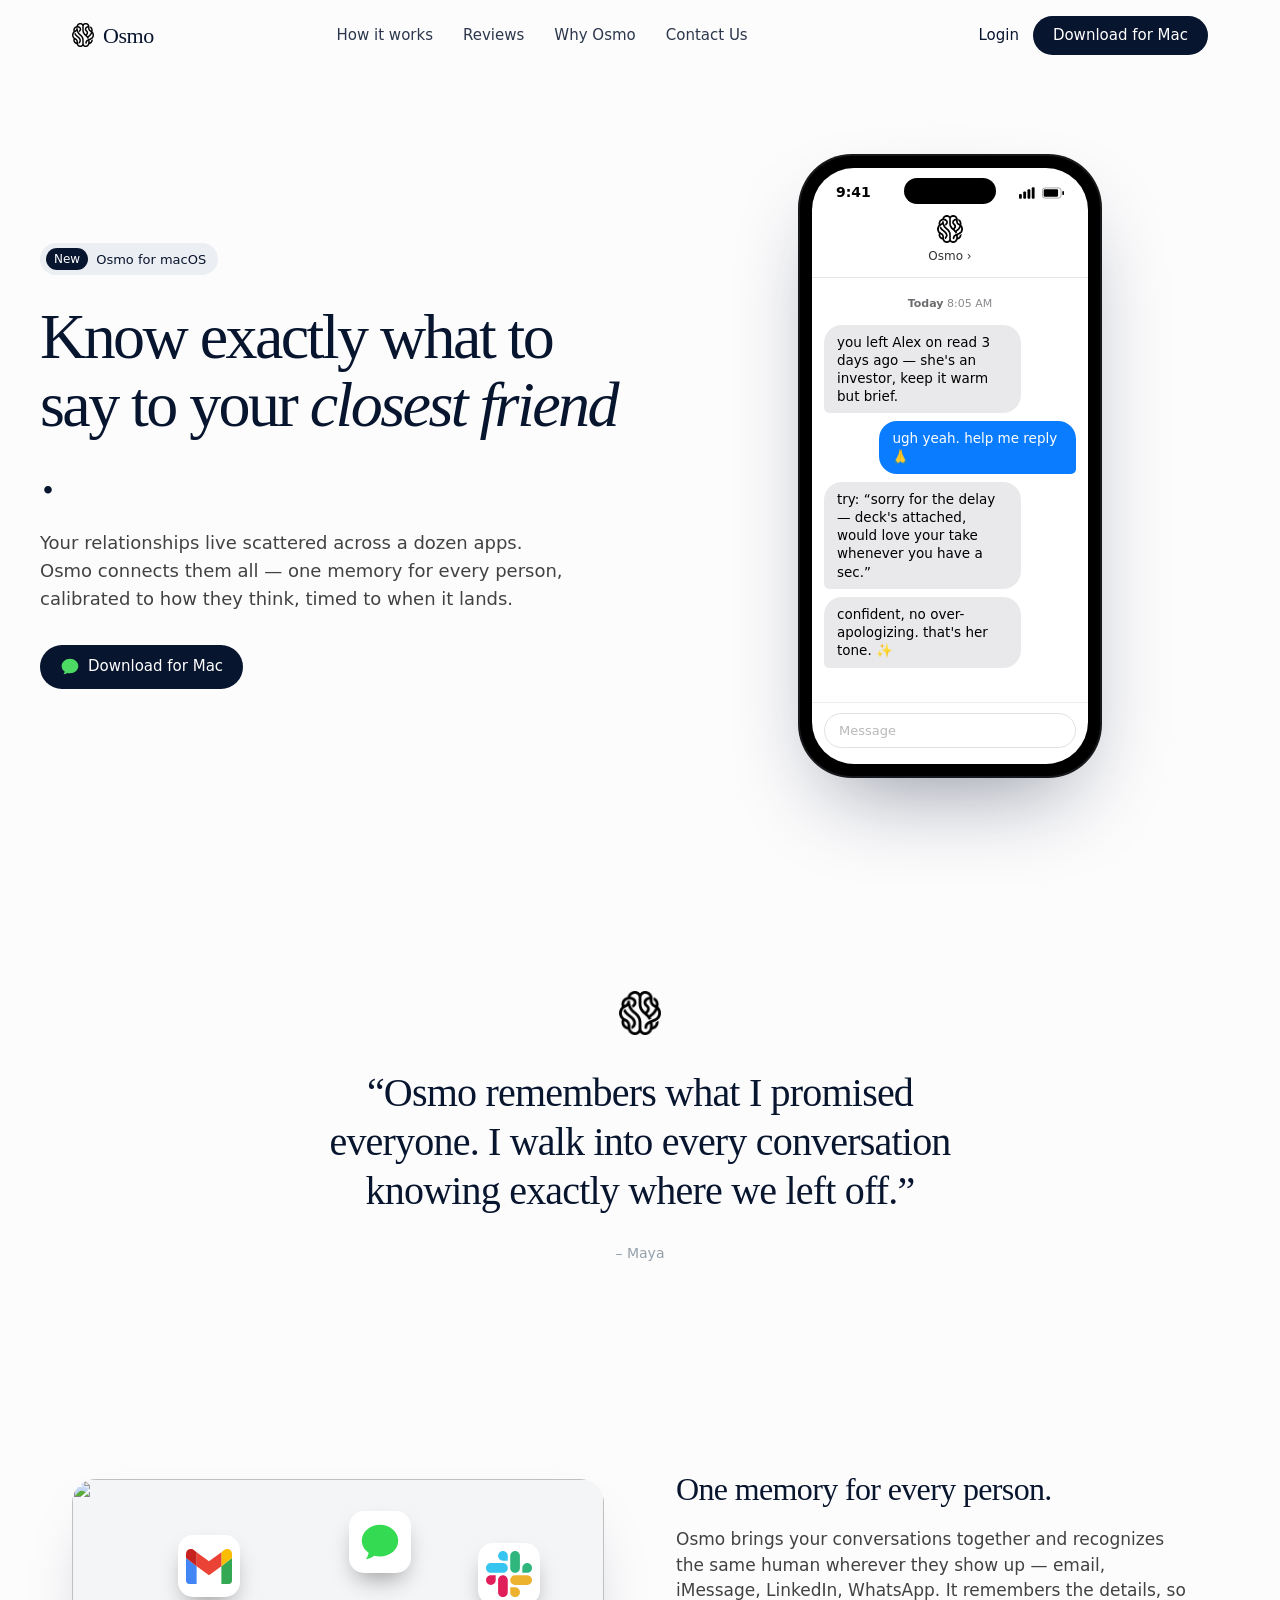
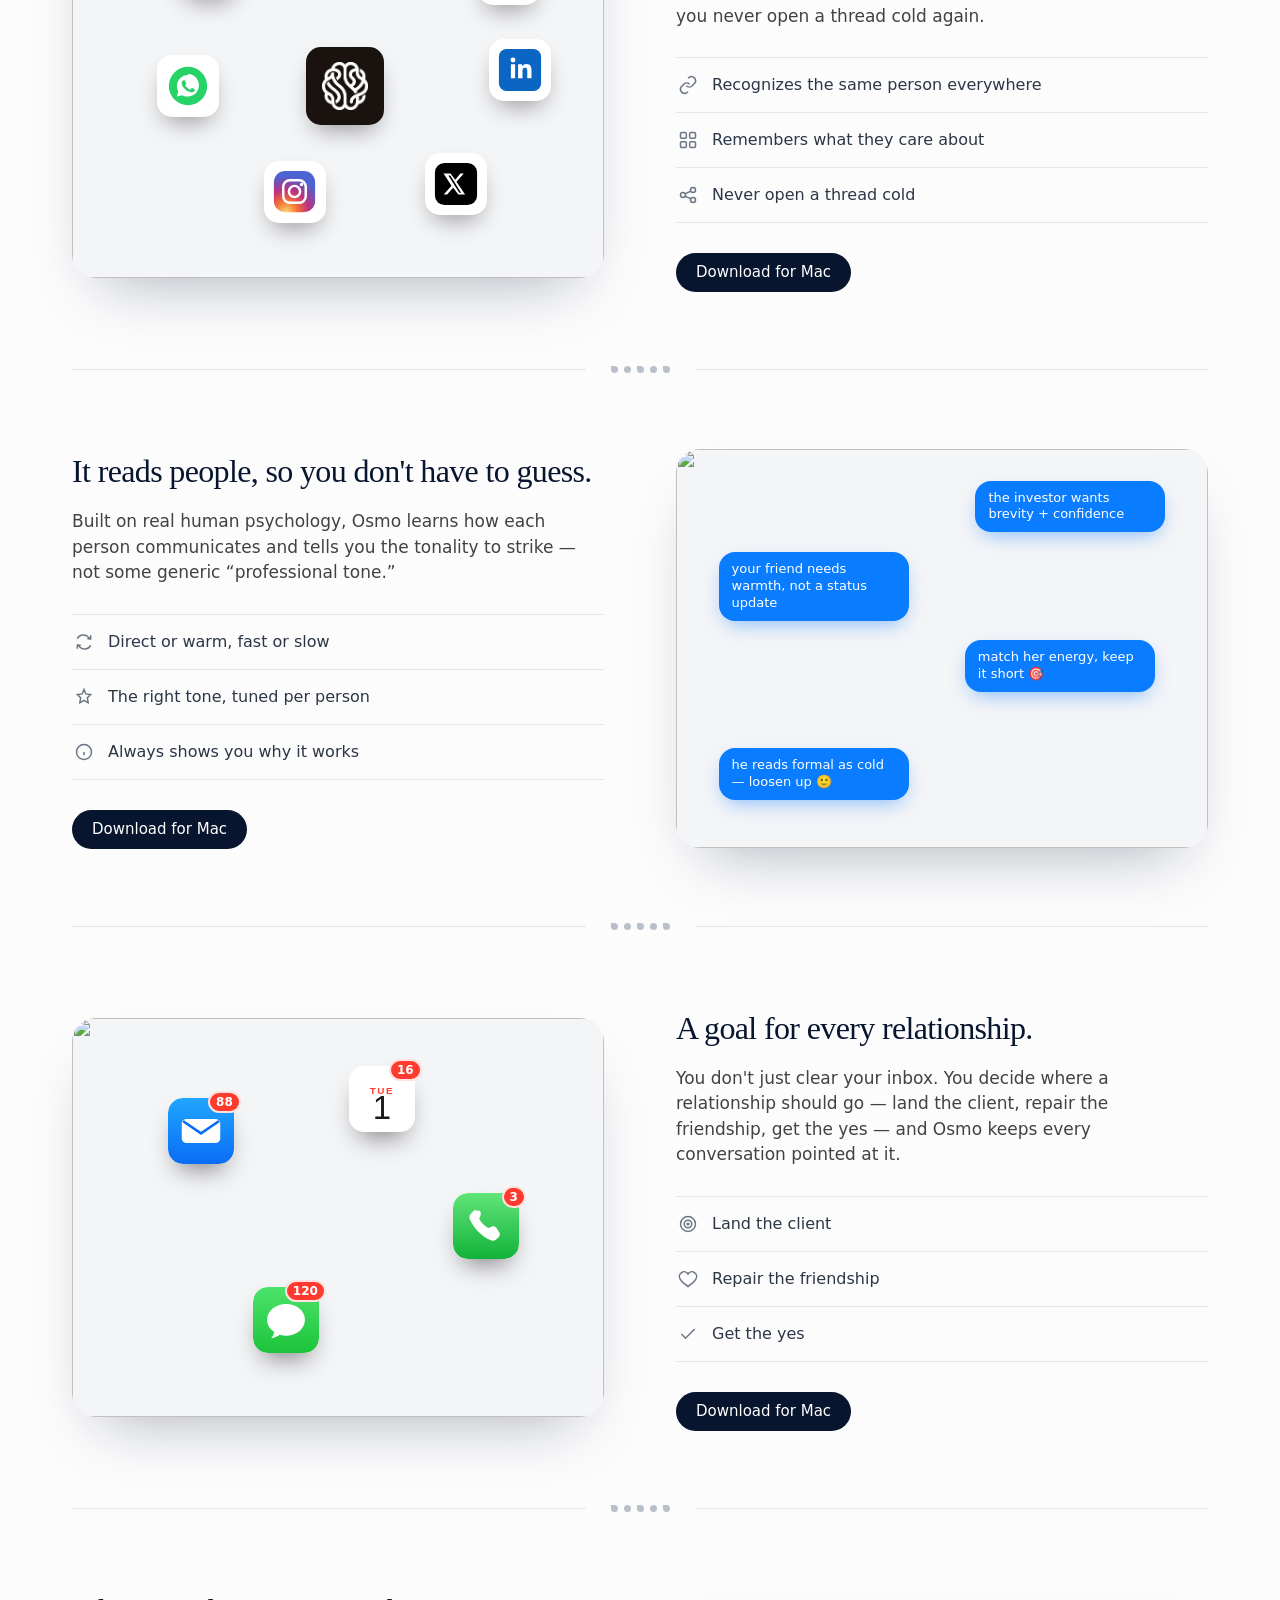
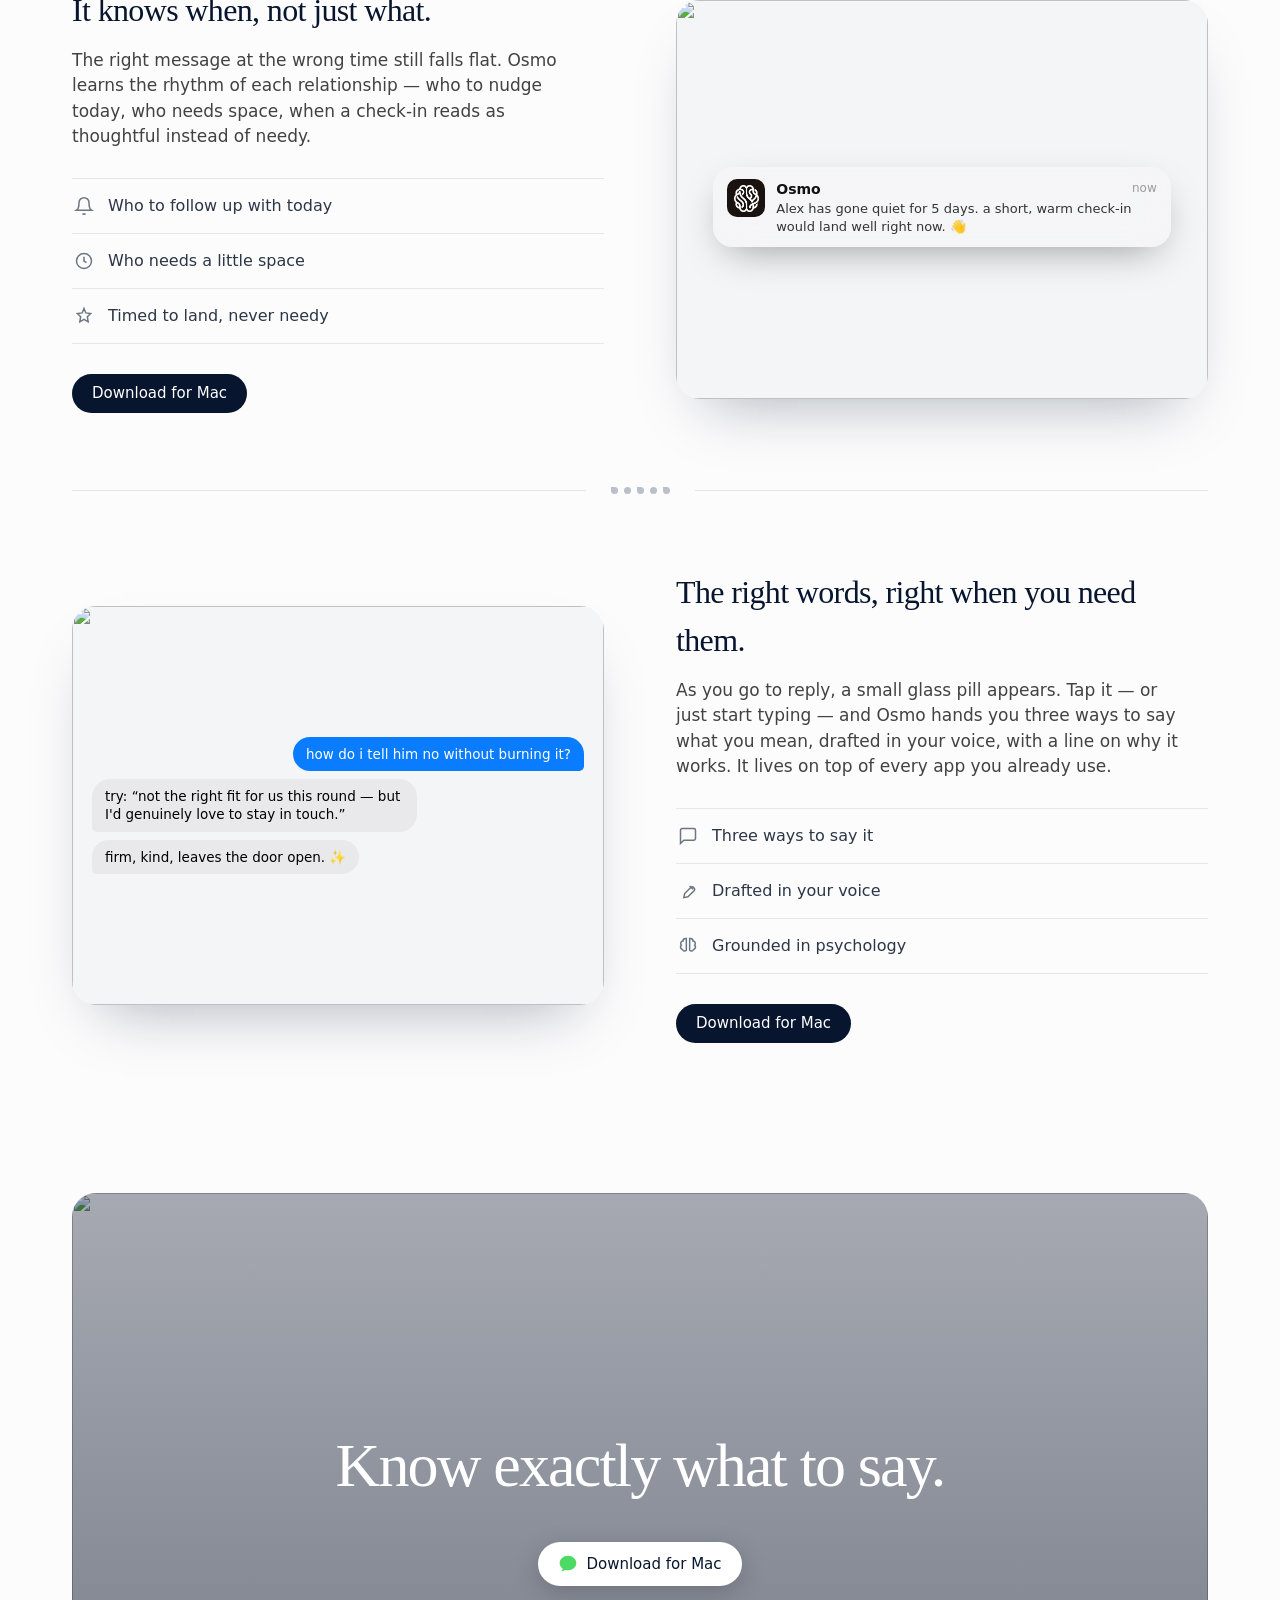
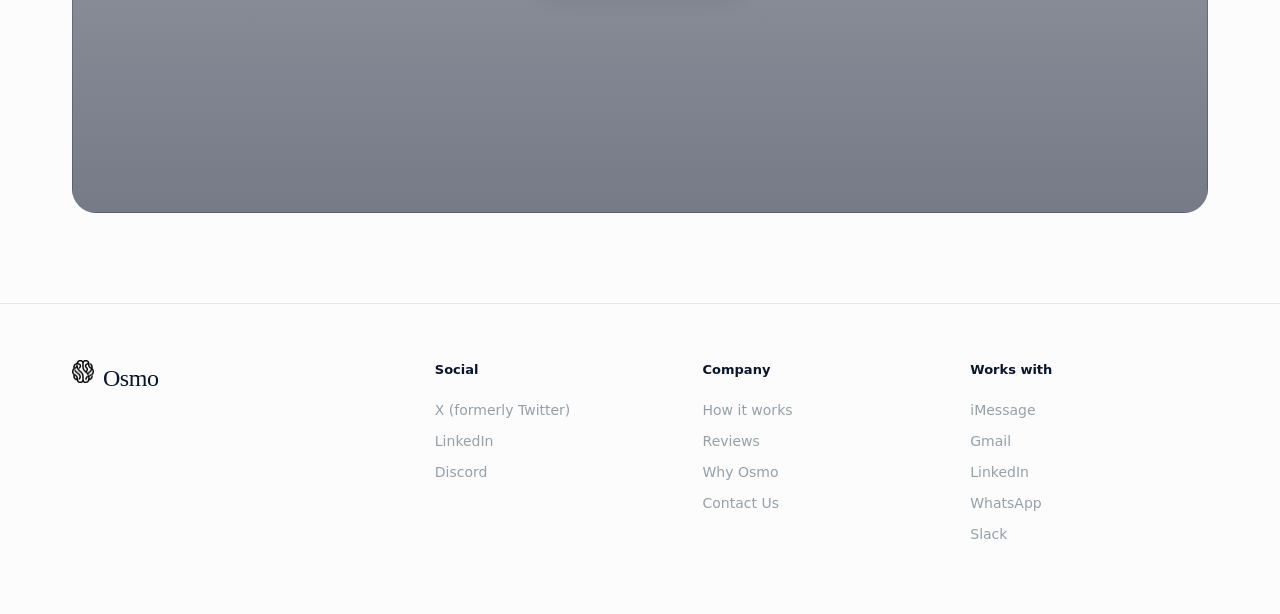
==== commit 934c00f3: "Replace hand-drawn notification glyphs with clean iOS app icons Mail/Calendar/Phone/Messages tiles i" ====
--- a/index.html
+++ b/index.html
@@ -165,10 +165,10 @@
           <div class="feature-media">
             <div class="media-card">
               <img class="bg" src="https://orchid.ai/branded/aruba.webp" alt="" />
-              <div class="notif-ico" style="top:20%; left:18%; background:#1e8fff;"><span class="count">88</span><svg viewBox="0 0 24 24" fill="#fff" style="padding:15px"><path d="M3 5h18v14H3z" fill="#fff"/><path d="m4 6 8 6 8-6" fill="none" stroke="#1e8fff" stroke-width="2"/></svg></div>
-              <div class="notif-ico" style="top:12%; left:52%; background:#fff;"><span class="count">16</span><div style="font-size:10px;text-align:center;padding-top:8px;color:#ff3b30;font-weight:600">Tue<div style="font-size:24px;color:#111;line-height:1">1</div></div></div>
-              <div class="notif-ico" style="top:44%; right:16%; background:#3ad35f;"><span class="count">3</span><svg viewBox="0 0 24 24" fill="#fff" style="padding:16px"><path d="M6 3a2 2 0 0 0-2 2c0 8 6 14 14 14a2 2 0 0 0 2-2v-3l-4-2-2 2a10 10 0 0 1-5-5l2-2-2-4z"/></svg></div>
-              <div class="notif-ico" style="bottom:16%; left:34%; background:#3ad35f;"><span class="count">120</span><svg viewBox="0 0 24 24" fill="#fff" style="padding:15px"><path d="M12 4C7 4 3 7.4 3 11.5c0 2 1 3.9 2.6 5.2-.2.9-.6 1.9-1.3 2.8 1.3-.1 2.6-.6 3.6-1.4 1.2.4 2.6.6 4.1.6 5 0 9-3.4 9-7.8S17 4 12 4z"/></svg></div>
+              <div class="notif-ico" style="top:20%; left:18%;"><span class="count">88</span><img src="assets/ios/mail.svg" alt="Mail"></div>
+              <div class="notif-ico" style="top:12%; left:52%;"><span class="count">16</span><img src="assets/ios/calendar.svg" alt="Calendar"></div>
+              <div class="notif-ico" style="top:44%; right:16%;"><span class="count">3</span><img src="assets/ios/phone.svg" alt="Phone"></div>
+              <div class="notif-ico" style="bottom:16%; left:34%;"><span class="count">120</span><img src="assets/ios/messages.svg" alt="Messages"></div>
             </div>
           </div>
         </article>
--- a/styles.css
+++ b/styles.css
@@ -160,7 +160,7 @@
   display: flex; flex-direction: column; align-items: center; gap: 4px;
   padding: 6px 12px 12px; border-bottom: 0.5px solid #e5e5e5;
 }
-.chat-header .avatar { width: 36px; height: 36px; background: transparent; object-fit: contain; box-sizing: border-box; }
+.chat-header .avatar { width: 28px; height: 28px; background: transparent; object-fit: contain; box-sizing: border-box; }
 .chat-header .name { font-size: 12px; color: #333; }
 .chat-body { flex: 1; padding: 14px 12px; display: flex; flex-direction: column; gap: 8px; overflow: hidden; background: var(--white); }
 .chat-time { text-align: center; font-size: 11px; color: #8a8a8e; margin: 4px 0; }
@@ -180,7 +180,7 @@
    ============================================================ */
 .testimonial { padding: 90px 0; text-align: center; }
 .testimonial .t-avatar {
-  width: 56px; height: 56px; margin: 0 auto 34px;
+  width: 44px; height: 44px; margin: 0 auto 34px;
   background: transparent; object-fit: contain;
 }
 .testimonial blockquote {
@@ -239,6 +239,7 @@
 
 /* notification badge icons */
 .notif-ico { position: absolute; width: 66px; height: 66px; border-radius: 15px; box-shadow: 0 14px 26px -10px rgba(0,0,0,0.5); }
+.notif-ico img { display: block; width: 100%; height: 100%; border-radius: 15px; }
 .notif-ico .count {
   position: absolute; top: -7px; right: -7px; min-width: 22px; height: 22px; padding: 0 6px;
   background: #ff3b30; color: #fff; font-size: 12px; font-weight: 600; border-radius: 999px;
